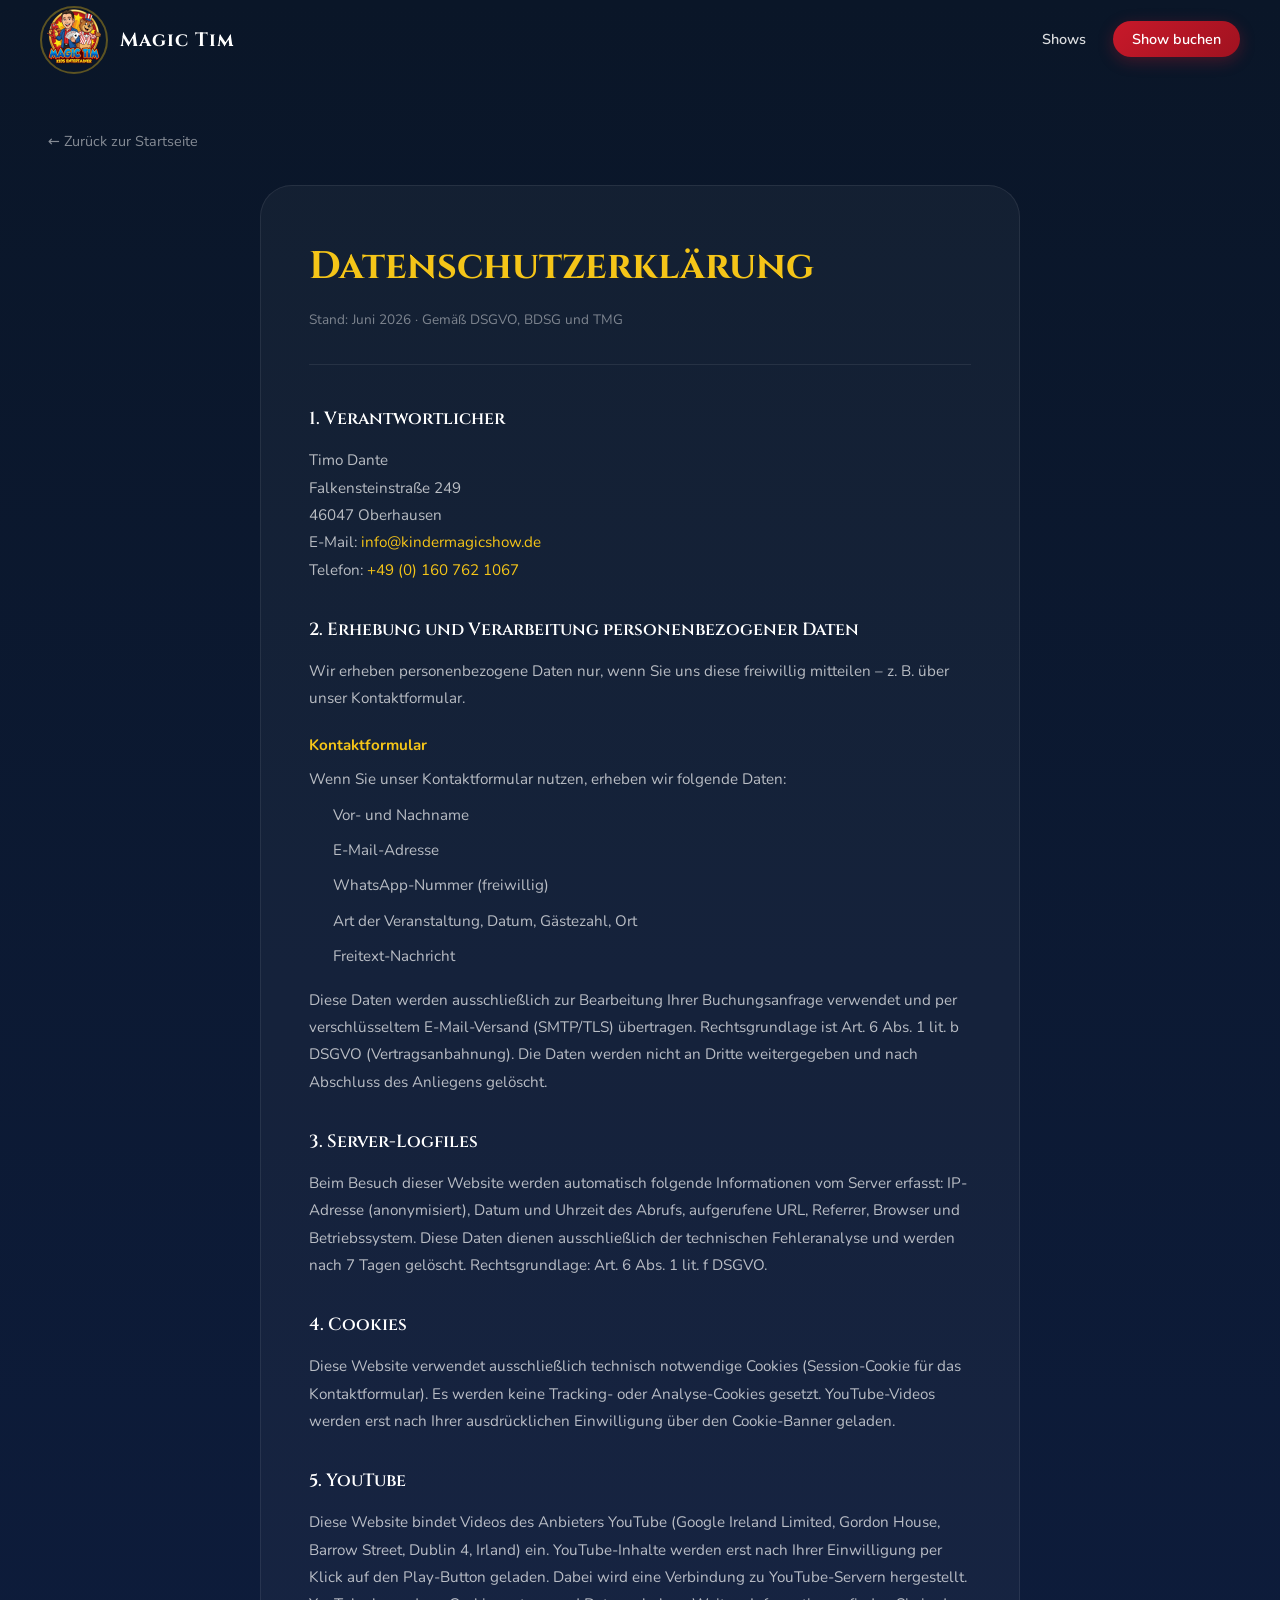
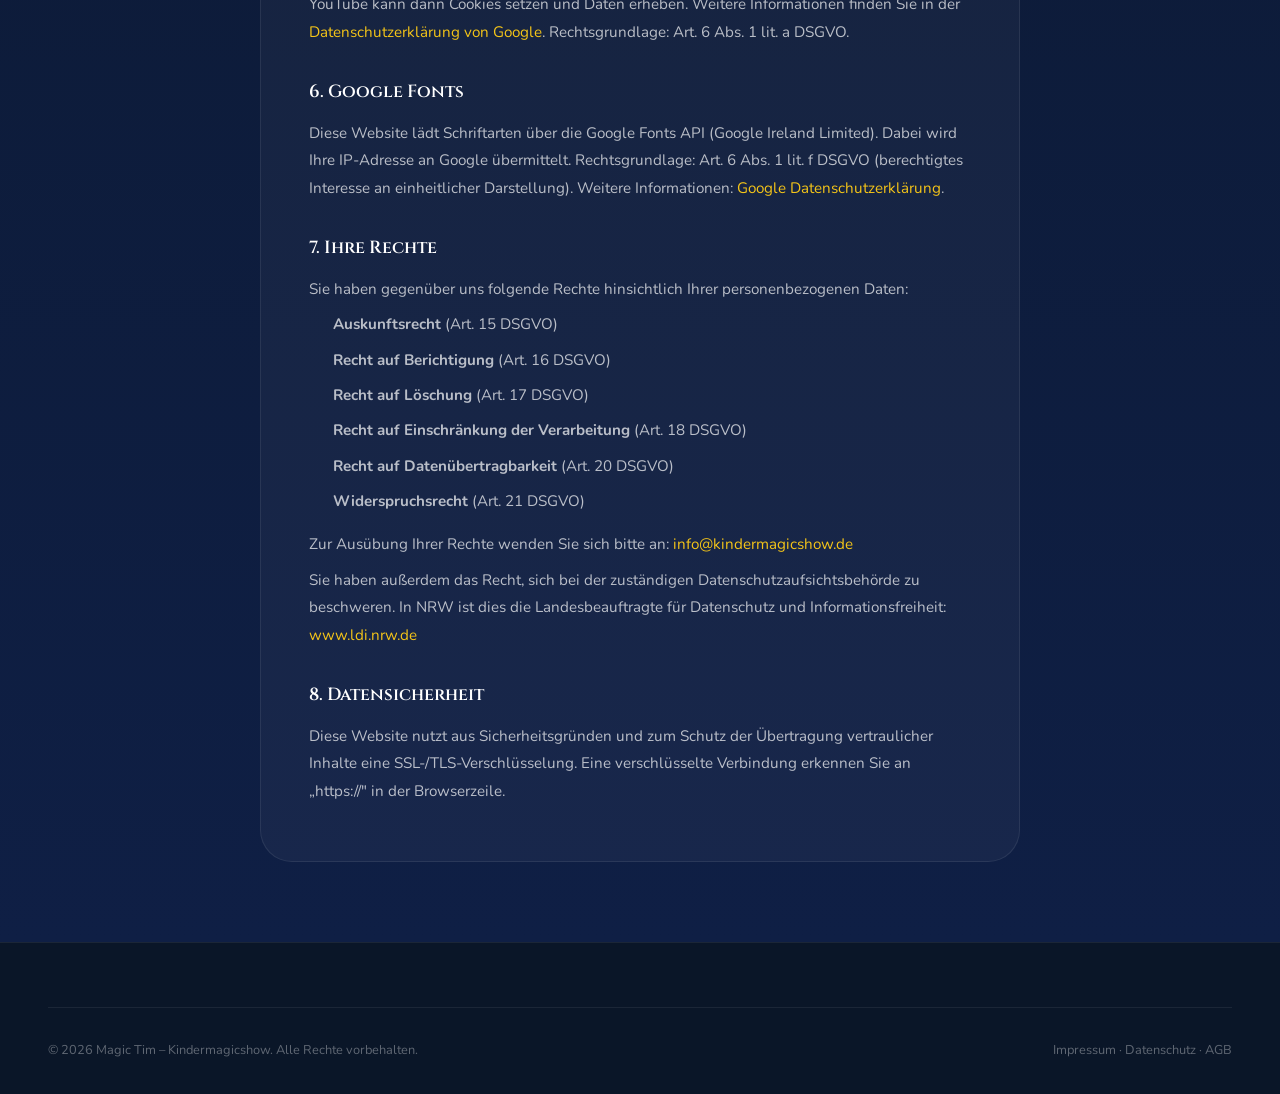
==== datenschutz.html @ 900f8108 "feat: Impressum und Datenschutzerklärung hinzugefügt" ====
<!DOCTYPE html>
<html lang="de">
<head>
  <meta charset="UTF-8">
  <meta name="viewport" content="width=device-width, initial-scale=1.0">
  <title>Datenschutzerklärung – Magic Tim Kindermagicshow</title>
  <meta name="robots" content="noindex, follow">
  <link rel="icon" type="image/png" sizes="32x32" href="assets/images/logo-small.png">
  <link rel="preconnect" href="https://fonts.googleapis.com">
  <link rel="preconnect" href="https://fonts.gstatic.com" crossorigin>
  <link href="https://fonts.googleapis.com/css2?family=Cinzel:wght@400;600;700&family=Nunito:wght@300;400;600;700&display=swap" rel="stylesheet">
  <link rel="stylesheet" href="css/styles.css">
  <style>
    .legal-page {
      min-height: 100vh;
      padding: 8rem 0 5rem;
      background: linear-gradient(180deg, var(--blue-deep) 0%, var(--blue-dark) 100%);
    }
    .legal-card {
      background: rgba(255,255,255,0.04);
      border: 1px solid rgba(255,255,255,0.08);
      border-radius: var(--radius-xl);
      padding: 3rem;
      max-width: 760px;
      margin: 0 auto;
    }
    .legal-card h1 {
      font-family: var(--font-display);
      font-size: clamp(1.8rem, 4vw, 2.4rem);
      color: var(--gold);
      margin-bottom: 0.5rem;
    }
    .legal-card .subtitle {
      color: rgba(255,255,255,0.45);
      font-size: 0.85rem;
      margin-bottom: 2.5rem;
      padding-bottom: 2rem;
      border-bottom: 1px solid rgba(255,255,255,0.08);
    }
    .legal-card h2 {
      font-family: var(--font-display);
      font-size: 1.1rem;
      color: var(--white);
      margin: 2rem 0 0.75rem;
      font-weight: 600;
    }
    .legal-card h3 {
      font-size: 0.95rem;
      color: var(--gold);
      margin: 1.25rem 0 0.5rem;
      font-weight: 700;
    }
    .legal-card p, .legal-card li {
      color: rgba(255,255,255,0.7);
      line-height: 1.8;
      font-size: 0.95rem;
      margin-bottom: 0.5rem;
    }
    .legal-card ul {
      padding-left: 1.5rem;
      margin-bottom: 1rem;
    }
    .legal-card a {
      color: var(--gold);
      text-decoration: none;
    }
    .legal-card a:hover { text-decoration: underline; }
    .back-link {
      display: inline-flex;
      align-items: center;
      gap: 0.5rem;
      color: rgba(255,255,255,0.5);
      text-decoration: none;
      font-size: 0.9rem;
      margin-bottom: 2rem;
      transition: color 0.2s;
    }
    .back-link:hover { color: var(--gold); }
  </style>
</head>
<body>

  <nav class="navbar" id="navbar" role="navigation" aria-label="Hauptnavigation">
    <div class="nav-container">
      <a href="index.html" class="nav-logo" aria-label="Magic Tim – Startseite">
        <img src="assets/images/logo.webp" alt="Magic Tim Logo" width="60" height="60" loading="eager">
        <span class="nav-logo-text">Magic Tim</span>
      </a>
      <ul class="nav-menu" style="transform: none; position: static; background: transparent; padding: 0; flex-direction: row; display: flex;">
        <li><a href="index.html#shows" class="nav-link">Shows</a></li>
        <li><a href="index.html#contact" class="nav-link nav-cta">Show buchen</a></li>
      </ul>
    </div>
  </nav>

  <main class="legal-page">
    <div class="container">
      <a href="index.html" class="back-link">← Zurück zur Startseite</a>

      <div class="legal-card">
        <h1>Datenschutzerklärung</h1>
        <p class="subtitle">Stand: Juni 2026 · Gemäß DSGVO, BDSG und TMG</p>

        <h2>1. Verantwortlicher</h2>
        <p>
          Timo Dante<br>
          Falkensteinstraße 249<br>
          46047 Oberhausen<br>
          E-Mail: <a href="mailto:info@kindermagicshow.de">info@kindermagicshow.de</a><br>
          Telefon: <a href="tel:+491607621067">+49 (0) 160 762 1067</a>
        </p>

        <h2>2. Erhebung und Verarbeitung personenbezogener Daten</h2>
        <p>Wir erheben personenbezogene Daten nur, wenn Sie uns diese freiwillig mitteilen – z. B. über unser Kontaktformular.</p>

        <h3>Kontaktformular</h3>
        <p>Wenn Sie unser Kontaktformular nutzen, erheben wir folgende Daten:</p>
        <ul>
          <li>Vor- und Nachname</li>
          <li>E-Mail-Adresse</li>
          <li>WhatsApp-Nummer (freiwillig)</li>
          <li>Art der Veranstaltung, Datum, Gästezahl, Ort</li>
          <li>Freitext-Nachricht</li>
        </ul>
        <p>
          Diese Daten werden ausschließlich zur Bearbeitung Ihrer Buchungsanfrage verwendet und per verschlüsseltem E-Mail-Versand (SMTP/TLS) übertragen. Rechtsgrundlage ist Art. 6 Abs. 1 lit. b DSGVO (Vertragsanbahnung). Die Daten werden nicht an Dritte weitergegeben und nach Abschluss des Anliegens gelöscht.
        </p>

        <h2>3. Server-Logfiles</h2>
        <p>
          Beim Besuch dieser Website werden automatisch folgende Informationen vom Server erfasst: IP-Adresse (anonymisiert), Datum und Uhrzeit des Abrufs, aufgerufene URL, Referrer, Browser und Betriebssystem. Diese Daten dienen ausschließlich der technischen Fehleranalyse und werden nach 7 Tagen gelöscht. Rechtsgrundlage: Art. 6 Abs. 1 lit. f DSGVO.
        </p>

        <h2>4. Cookies</h2>
        <p>
          Diese Website verwendet ausschließlich technisch notwendige Cookies (Session-Cookie für das Kontaktformular). Es werden keine Tracking- oder Analyse-Cookies gesetzt. YouTube-Videos werden erst nach Ihrer ausdrücklichen Einwilligung über den Cookie-Banner geladen.
        </p>

        <h2>5. YouTube</h2>
        <p>
          Diese Website bindet Videos des Anbieters YouTube (Google Ireland Limited, Gordon House, Barrow Street, Dublin 4, Irland) ein. YouTube-Inhalte werden erst nach Ihrer Einwilligung per Klick auf den Play-Button geladen. Dabei wird eine Verbindung zu YouTube-Servern hergestellt. YouTube kann dann Cookies setzen und Daten erheben. Weitere Informationen finden Sie in der <a href="https://policies.google.com/privacy" target="_blank" rel="noopener noreferrer">Datenschutzerklärung von Google</a>. Rechtsgrundlage: Art. 6 Abs. 1 lit. a DSGVO.
        </p>

        <h2>6. Google Fonts</h2>
        <p>
          Diese Website lädt Schriftarten über die Google Fonts API (Google Ireland Limited). Dabei wird Ihre IP-Adresse an Google übermittelt. Rechtsgrundlage: Art. 6 Abs. 1 lit. f DSGVO (berechtigtes Interesse an einheitlicher Darstellung). Weitere Informationen: <a href="https://policies.google.com/privacy" target="_blank" rel="noopener noreferrer">Google Datenschutzerklärung</a>.
        </p>

        <h2>7. Ihre Rechte</h2>
        <p>Sie haben gegenüber uns folgende Rechte hinsichtlich Ihrer personenbezogenen Daten:</p>
        <ul>
          <li><strong>Auskunftsrecht</strong> (Art. 15 DSGVO)</li>
          <li><strong>Recht auf Berichtigung</strong> (Art. 16 DSGVO)</li>
          <li><strong>Recht auf Löschung</strong> (Art. 17 DSGVO)</li>
          <li><strong>Recht auf Einschränkung der Verarbeitung</strong> (Art. 18 DSGVO)</li>
          <li><strong>Recht auf Datenübertragbarkeit</strong> (Art. 20 DSGVO)</li>
          <li><strong>Widerspruchsrecht</strong> (Art. 21 DSGVO)</li>
        </ul>
        <p>
          Zur Ausübung Ihrer Rechte wenden Sie sich bitte an: <a href="mailto:info@kindermagicshow.de">info@kindermagicshow.de</a>
        </p>
        <p>
          Sie haben außerdem das Recht, sich bei der zuständigen Datenschutzaufsichtsbehörde zu beschweren. In NRW ist dies die Landesbeauftragte für Datenschutz und Informationsfreiheit: <a href="https://www.ldi.nrw.de" target="_blank" rel="noopener noreferrer">www.ldi.nrw.de</a>
        </p>

        <h2>8. Datensicherheit</h2>
        <p>
          Diese Website nutzt aus Sicherheitsgründen und zum Schutz der Übertragung vertraulicher Inhalte eine SSL-/TLS-Verschlüsselung. Eine verschlüsselte Verbindung erkennen Sie an „https://" in der Browserzeile.
        </p>
      </div>
    </div>
  </main>

  <footer class="footer" role="contentinfo">
    <div class="container">
      <div class="footer-bottom">
        <p>© <span id="currentYear"></span> Magic Tim – Kindermagicshow. Alle Rechte vorbehalten.</p>
        <p><a href="impressum.html">Impressum</a> · <a href="datenschutz.html">Datenschutz</a> · <a href="agb.html">AGB</a></p>
      </div>
    </div>
  </footer>

  <script>document.getElementById('currentYear').textContent = new Date().getFullYear();</script>
</body>
</html>
---- css/styles.css ----
/* =====================================================
   MAGIC TIM – KINDERMAGICSHOW.DE
   CSS Stylesheet – Premium Entertainment Design
   Farbpalette: Königsblau #1a2d6e | Rot #c8192a | Gold #f5c518
   ===================================================== */

/* ─── CSS Custom Properties ─────────────────────────── */
:root {
  /* Kernfarben */
  --blue-deep:    #0a1628;
  --blue-dark:    #0f1f45;
  --blue-royal:   #1a2d6e;
  --blue-mid:     #2347a8;
  --blue-light:   #3a6fd8;
  --blue-glow:    rgba(35, 71, 168, 0.4);

  --red:          #c8192a;
  --red-dark:     #a01220;
  --red-light:    #e02035;
  --red-glow:     rgba(200, 25, 42, 0.3);

  --gold:         #f5c518;
  --gold-light:   #ffd700;
  --gold-dark:    #d4a200;
  --gold-glow:    rgba(245, 197, 24, 0.35);

  /* Neutrale Töne */
  --white:        #ffffff;
  --off-white:    #f0f4ff;
  --text-dark:    #0a0e1a;
  --text-mid:     #2a3350;
  --text-muted:   #6b7394;
  --border:       rgba(255,255,255,0.10);

  /* Schriften */
  --font-display: 'Cinzel', Georgia, serif;
  --font-body:    'Nunito', 'Segoe UI', system-ui, sans-serif;

  /* Abstände */
  --space-xs:   0.5rem;
  --space-sm:   1rem;
  --space-md:   1.5rem;
  --space-lg:   2.5rem;
  --space-xl:   4rem;
  --space-2xl:  6rem;
  --space-3xl:  8rem;

  /* Radien */
  --radius-sm:  0.5rem;
  --radius-md:  1rem;
  --radius-lg:  1.5rem;
  --radius-xl:  2rem;
  --radius-full: 50rem;

  /* Schatten */
  --shadow-sm:  0 2px 8px rgba(0,0,0,0.12);
  --shadow-md:  0 8px 32px rgba(0,0,0,0.18);
  --shadow-lg:  0 20px 60px rgba(0,0,0,0.25);
  --shadow-gold: 0 0 30px rgba(245,197,24,0.3), 0 0 60px rgba(245,197,24,0.15);
  --shadow-blue: 0 0 30px rgba(35,71,168,0.4), 0 0 60px rgba(35,71,168,0.2);

  /* Übergänge */
  --transition-fast:  0.15s ease;
  --transition-base:  0.3s cubic-bezier(0.4, 0, 0.2, 1);
  --transition-slow:  0.6s cubic-bezier(0.4, 0, 0.2, 1);

  /* Layout */
  --container-max: 1280px;
  --nav-height:    80px;
}

/* ─── Reset & Base ───────────────────────────────────── */
*, *::before, *::after {
  box-sizing: border-box;
  margin: 0;
  padding: 0;
}

html {
  scroll-behavior: smooth;
  scroll-padding-top: var(--nav-height);
  font-size: 16px;
  -webkit-text-size-adjust: 100%;
}

body {
  font-family: var(--font-body);
  font-size: 1rem;
  line-height: 1.7;
  color: var(--text-mid);
  background-color: var(--blue-deep);
  overflow-x: hidden;
  -webkit-font-smoothing: antialiased;
}

img {
  max-width: 100%;
  height: auto;
  display: block;
}

a {
  color: inherit;
  text-decoration: none;
  transition: color var(--transition-base);
}

ul, ol { list-style: none; }

button {
  font-family: var(--font-body);
  cursor: pointer;
  border: none;
  background: none;
}

input, textarea, select {
  font-family: var(--font-body);
  font-size: 1rem;
}

/* Fokus-Outline für Barrierefreiheit */
:focus-visible {
  outline: 2px solid var(--gold);
  outline-offset: 3px;
  border-radius: 4px;
}

/* ─── Utility: Container ─────────────────────────────── */
.container {
  width: 100%;
  max-width: var(--container-max);
  margin-inline: auto;
  padding-inline: clamp(1rem, 5vw, 3rem);
}

/* ─── Utility: Versteckt ─────────────────────────────── */
.hidden { display: none !important; }
.sr-only {
  position: absolute;
  width: 1px;
  height: 1px;
  overflow: hidden;
  clip: rect(0,0,0,0);
  white-space: nowrap;
}

/* ─── Utility: Honeypot ──────────────────────────────── */
.hp-field {
  position: absolute;
  left: -9999px;
  opacity: 0;
  pointer-events: none;
}

/* ─── Scroll-Reveal Klassen ──────────────────────────── */
.reveal-up,
.reveal-left,
.reveal-right {
  opacity: 0;
  transition: opacity 0.7s ease, transform 0.7s cubic-bezier(0.4,0,0.2,1);
}
.reveal-up    { transform: translateY(40px); }
.reveal-left  { transform: translateX(-40px); }
.reveal-right { transform: translateX(40px); }

.reveal-up.in-view,
.reveal-left.in-view,
.reveal-right.in-view {
  opacity: 1;
  transform: translate(0);
}

/* ─── Buttons ────────────────────────────────────────── */
.btn {
  display: inline-flex;
  align-items: center;
  gap: 0.5rem;
  padding: 0.85rem 2rem;
  border-radius: var(--radius-full);
  font-family: var(--font-body);
  font-weight: 700;
  font-size: 1rem;
  letter-spacing: 0.03em;
  cursor: pointer;
  border: 2px solid transparent;
  transition:
    background var(--transition-base),
    color var(--transition-base),
    transform var(--transition-fast),
    box-shadow var(--transition-base),
    border-color var(--transition-base);
  position: relative;
  overflow: hidden;
  white-space: nowrap;
}

.btn::before {
  content: '';
  position: absolute;
  inset: 0;
  background: rgba(255,255,255,0.12);
  opacity: 0;
  transition: opacity var(--transition-fast);
}

.btn:hover::before { opacity: 1; }
.btn:active { transform: scale(0.97); }

/* Primär: Rot */
.btn-primary {
  background: linear-gradient(135deg, var(--red), var(--red-dark));
  color: var(--white);
  border-color: var(--red);
  box-shadow: 0 4px 20px var(--red-glow);
}
.btn-primary:hover {
  background: linear-gradient(135deg, var(--red-light), var(--red));
  box-shadow: 0 6px 30px rgba(200,25,42,0.45);
  transform: translateY(-2px);
  color: var(--white);
}

/* Sekundär: transparent mit Kontur */
.btn-secondary {
  background: transparent;
  color: var(--white);
  border-color: rgba(255,255,255,0.5);
}
.btn-secondary:hover {
  background: rgba(255,255,255,0.1);
  border-color: var(--white);
  transform: translateY(-2px);
  color: var(--white);
}

/* Glow-Effekt (für Hero-CTA) */
.btn-glow {
  animation: btnGlow 3s ease-in-out infinite;
}
@keyframes btnGlow {
  0%, 100% { box-shadow: 0 4px 20px var(--red-glow); }
  50% { box-shadow: 0 6px 40px rgba(200,25,42,0.6), 0 0 60px rgba(245,197,24,0.2); }
}

/* Karten-Button */
.btn-card {
  background: transparent;
  color: var(--blue-light);
  border-color: var(--blue-light);
  padding: 0.65rem 1.5rem;
  font-size: 0.9rem;
}
.btn-card:hover {
  background: var(--blue-light);
  color: var(--white);
  transform: translateY(-2px);
}

/* Klein */
.btn-sm { padding: 0.5rem 1.2rem; font-size: 0.875rem; }

/* Submit mit Loading-State */
.btn-submit {
  width: 100%;
  justify-content: center;
  font-size: 1.05rem;
  padding: 1rem 2rem;
  margin-top: 0.5rem;
}

/* ─── Section Header ─────────────────────────────────── */
.section-tag {
  display: inline-block;
  font-size: 0.8rem;
  font-weight: 700;
  letter-spacing: 0.12em;
  text-transform: uppercase;
  color: var(--gold);
  margin-bottom: 0.75rem;
  padding: 0.3rem 1rem;
  background: rgba(245,197,24,0.08);
  border: 1px solid rgba(245,197,24,0.25);
  border-radius: var(--radius-full);
}

.section-title {
  font-family: var(--font-display);
  font-size: clamp(1.8rem, 4vw, 3rem);
  font-weight: 700;
  color: var(--white);
  line-height: 1.2;
  margin-bottom: 1rem;
}

.section-subtitle {
  font-size: 1.1rem;
  color: rgba(255,255,255,0.65);
  max-width: 600px;
  margin-inline: auto;
  line-height: 1.7;
}

.section-header {
  text-align: center;
  margin-bottom: var(--space-xl);
}

.highlight {
  color: var(--gold);
  position: relative;
}

/* ─── NAVIGATION ─────────────────────────────────────── */
.navbar {
  position: fixed;
  top: 0;
  left: 0;
  right: 0;
  z-index: 1000;
  height: var(--nav-height);
  transition: background var(--transition-slow), box-shadow var(--transition-base);
}

.navbar.scrolled {
  background: rgba(10, 22, 40, 0.95);
  backdrop-filter: blur(20px);
  -webkit-backdrop-filter: blur(20px);
  box-shadow: 0 2px 40px rgba(0,0,0,0.4);
}

.nav-container {
  display: flex;
  align-items: center;
  justify-content: space-between;
  height: 100%;
  max-width: var(--container-max);
  margin-inline: auto;
  padding-inline: clamp(1rem, 4vw, 2.5rem);
}

.nav-logo {
  display: flex;
  align-items: center;
  gap: 0.75rem;
  flex-shrink: 0;
}

.nav-logo img {
  width: 68px;
  height: 68px;
  object-fit: contain;
  border-radius: 50%;
  border: 2px solid rgba(245,197,24,0.35);
  transition: border-color var(--transition-base), transform var(--transition-base);
}

.nav-logo:hover img {
  border-color: var(--gold);
  transform: rotate(5deg) scale(1.05);
}

.nav-logo-text {
  font-family: var(--font-display);
  font-size: 1.2rem;
  font-weight: 700;
  color: var(--white);
  letter-spacing: 0.05em;
}

.nav-menu {
  display: flex;
  align-items: center;
  gap: 0.25rem;
}

.nav-link {
  padding: 0.5rem 0.9rem;
  font-weight: 600;
  font-size: 0.9rem;
  color: rgba(255,255,255,0.85);
  border-radius: var(--radius-sm);
  transition: color var(--transition-base), background var(--transition-base);
  position: relative;
  white-space: nowrap;
}

.nav-link::after {
  content: '';
  position: absolute;
  bottom: 2px;
  left: 50%;
  width: 0;
  height: 2px;
  background: var(--gold);
  transition: width var(--transition-base), left var(--transition-base);
  border-radius: 1px;
}

.nav-link:hover {
  color: var(--white);
  background: rgba(255,255,255,0.06);
}

.nav-link:hover::after {
  width: calc(100% - 1.8rem);
  left: 0.9rem;
}

.nav-link.nav-cta {
  background: linear-gradient(135deg, var(--red), var(--red-dark));
  color: var(--white) !important;
  padding: 0.5rem 1.2rem;
  border-radius: var(--radius-full);
  box-shadow: 0 4px 16px var(--red-glow);
  margin-left: 0.5rem;
}

.nav-link.nav-cta::after { display: none; }

.nav-link.nav-cta:hover {
  background: linear-gradient(135deg, var(--red-light), var(--red));
  box-shadow: 0 6px 24px rgba(200,25,42,0.5);
  transform: translateY(-1px);
}

/* Hamburger */
.nav-toggle {
  display: none;
  flex-direction: column;
  gap: 5px;
  padding: 8px;
  cursor: pointer;
  border-radius: var(--radius-sm);
}

.hamburger-line {
  display: block;
  width: 26px;
  height: 2px;
  background: var(--white);
  border-radius: 2px;
  transition: transform var(--transition-base), opacity var(--transition-base), width var(--transition-base);
  transform-origin: center;
}

.nav-toggle.active .hamburger-line:nth-child(1) { transform: translateY(7px) rotate(45deg); }
.nav-toggle.active .hamburger-line:nth-child(2) { opacity: 0; transform: scaleX(0); }
.nav-toggle.active .hamburger-line:nth-child(3) { transform: translateY(-7px) rotate(-45deg); }

/* ─── HERO ───────────────────────────────────────────── */
.hero {
  position: relative;
  min-height: 100dvh;
  display: flex;
  align-items: center;
  background: linear-gradient(
    150deg,
    var(--blue-deep) 0%,
    #0d1d45 35%,
    #111e4a 60%,
    var(--blue-dark) 100%
  );
  overflow: hidden;
  padding-top: var(--nav-height);
}

/* Partikel-Canvas */
.particle-canvas {
  position: absolute;
  inset: 0;
  width: 100%;
  height: 100%;
  pointer-events: none;
  z-index: 0;
}

/* Hintergrund-Glows */
.hero-glow {
  position: absolute;
  border-radius: 50%;
  filter: blur(80px);
  pointer-events: none;
  z-index: 0;
}

.hero-glow-1 {
  width: 600px;
  height: 600px;
  background: radial-gradient(circle, rgba(35,71,168,0.35) 0%, transparent 70%);
  top: -10%;
  left: -5%;
  animation: glowFloat 8s ease-in-out infinite;
}

.hero-glow-2 {
  width: 500px;
  height: 500px;
  background: radial-gradient(circle, rgba(200,25,42,0.2) 0%, transparent 70%);
  bottom: 10%;
  right: 5%;
  animation: glowFloat 10s ease-in-out infinite reverse;
}

.hero-glow-3 {
  width: 400px;
  height: 400px;
  background: radial-gradient(circle, rgba(245,197,24,0.12) 0%, transparent 70%);
  top: 50%;
  left: 40%;
  animation: glowFloat 12s ease-in-out infinite 2s;
}

@keyframes glowFloat {
  0%, 100% { transform: translateY(0) scale(1); }
  33% { transform: translateY(-20px) scale(1.05); }
  66% { transform: translateY(10px) scale(0.97); }
}

/* Hero-Inhalt */
.hero-content {
  position: relative;
  z-index: 1;
  display: grid;
  grid-template-columns: 1fr 1fr;
  align-items: center;
  gap: clamp(2rem, 5vw, 4rem);
  max-width: var(--container-max);
  margin-inline: auto;
  padding-inline: clamp(1rem, 5vw, 3rem);
  padding-block: var(--space-xl) var(--space-lg);
  width: 100%;
}

.hero-badge {
  display: inline-flex;
  align-items: center;
  gap: 0.5rem;
  font-size: 0.8rem;
  font-weight: 700;
  letter-spacing: 0.08em;
  text-transform: uppercase;
  color: var(--gold);
  padding: 0.4rem 1rem;
  background: rgba(245,197,24,0.08);
  border: 1px solid rgba(245,197,24,0.3);
  border-radius: var(--radius-full);
  margin-bottom: 1.5rem;
}

.sparkle-icon {
  animation: sparkleRotate 3s linear infinite;
  display: inline-block;
}

@keyframes sparkleRotate {
  0% { transform: rotate(0deg) scale(1); }
  50% { transform: rotate(180deg) scale(1.3); }
  100% { transform: rotate(360deg) scale(1); }
}

.hero-title {
  font-family: var(--font-display);
  font-size: clamp(2.5rem, 6vw, 5rem);
  font-weight: 900;
  color: var(--white);
  line-height: 1.1;
  margin-bottom: 1.5rem;
  letter-spacing: -0.02em;
}

.title-line {
  display: block;
}

.title-accent {
  color: var(--gold);
  text-shadow: 0 0 40px rgba(245,197,24,0.5);
  position: relative;
}

.hero-subtitle {
  font-size: clamp(1rem, 2vw, 1.2rem);
  color: rgba(255,255,255,0.75);
  margin-bottom: 2.5rem;
  line-height: 1.7;
}

.hero-ctas {
  display: flex;
  gap: 1rem;
  flex-wrap: wrap;
  margin-bottom: 3rem;
}

/* Hero Stats */
.hero-stats {
  display: flex;
  align-items: center;
  gap: 1.5rem;
  flex-wrap: wrap;
}

.stat-item {
  display: flex;
  flex-direction: column;
  gap: 0.15rem;
}

.stat-number {
  font-family: var(--font-display);
  font-size: 1.5rem;
  font-weight: 700;
  color: var(--gold);
  line-height: 1;
}

.stat-label {
  font-size: 0.78rem;
  font-weight: 600;
  color: rgba(255,255,255,0.55);
  letter-spacing: 0.05em;
  text-transform: uppercase;
}

.stat-divider {
  color: rgba(245,197,24,0.3);
  font-size: 0.8rem;
}

/* Hero-Bild */
.hero-image {
  position: relative;
  display: flex;
  justify-content: center;
  align-items: flex-end;
}

.hero-image-glow {
  position: absolute;
  width: 80%;
  height: 70%;
  bottom: -5%;
  left: 50%;
  transform: translateX(-50%);
  background: radial-gradient(ellipse, rgba(35,71,168,0.5) 0%, transparent 70%);
  filter: blur(30px);
  z-index: 0;
}

.hero-img {
  position: relative;
  z-index: 1;
  max-height: 85vh;
  width: auto;
  max-width: 100%;
  object-fit: contain;
  object-position: bottom;
  filter: drop-shadow(0 20px 60px rgba(35,71,168,0.5));
  transition: transform var(--transition-slow);
}

.hero-img:hover {
  transform: translateY(-8px) scale(1.01);
}

/* Schwebende Sterne */
.floating-star {
  position: absolute;
  font-size: 1.5rem;
  z-index: 2;
  pointer-events: none;
  filter: drop-shadow(0 0 8px var(--gold));
}

.star-1 {
  top: 15%;
  right: -5%;
  animation: floatStar 4s ease-in-out infinite;
}

.star-2 {
  top: 40%;
  left: -8%;
  font-size: 1.2rem;
  animation: floatStar 5s ease-in-out infinite 1s;
}

.star-3 {
  bottom: 10%;
  right: -12%;
  font-size: 1rem;
  animation: floatStar 6s ease-in-out infinite 2s;
}

@keyframes floatStar {
  0%, 100% { transform: translateY(0) rotate(0deg); }
  50% { transform: translateY(-15px) rotate(15deg); }
}

/* Scroll-Indicator */
.scroll-indicator {
  position: absolute;
  bottom: 2rem;
  left: 50%;
  transform: translateX(-50%);
  z-index: 1;
  display: flex;
  flex-direction: column;
  align-items: center;
  gap: 0.5rem;
  cursor: pointer;
}

.scroll-dot {
  width: 30px;
  height: 50px;
  border: 2px solid rgba(255,255,255,0.3);
  border-radius: 15px;
  position: relative;
}

.scroll-dot::after {
  content: '';
  position: absolute;
  top: 6px;
  left: 50%;
  transform: translateX(-50%);
  width: 6px;
  height: 6px;
  background: var(--gold);
  border-radius: 50%;
  animation: scrollBounce 2s ease-in-out infinite;
}

@keyframes scrollBounce {
  0%, 100% { transform: translateX(-50%) translateY(0); opacity: 1; }
  80% { transform: translateX(-50%) translateY(18px); opacity: 0.3; }
}

/* ─── SECTION DIVIDER ────────────────────────────────── */
.section-divider {
  display: flex;
  align-items: center;
  justify-content: center;
  gap: 1rem;
  padding: 2rem 0 3rem;
}

.divider-star { color: var(--gold); font-size: 0.7rem; opacity: 0.6; }
.divider-wand { font-size: 1.3rem; }
.divider-line {
  flex: 1;
  max-width: 120px;
  height: 1px;
  background: linear-gradient(90deg, transparent, rgba(245,197,24,0.3), transparent);
}

/* ─── ÜBER UNS ───────────────────────────────────────── */
.about {
  padding-block: var(--space-3xl);
  background: linear-gradient(180deg, var(--blue-deep) 0%, #0d1d40 50%, var(--blue-dark) 100%);
  position: relative;
}

.about-grid {
  display: grid;
  grid-template-columns: 1fr 1.1fr;
  gap: clamp(3rem, 6vw, 5rem);
  align-items: center;
}

/* Bilder-Seite */
.about-images {
  position: relative;
}

.about-img-main {
  position: relative;
  border-radius: var(--radius-xl);
  overflow: hidden;
  box-shadow: var(--shadow-lg), var(--shadow-blue);
}

.about-img-main img {
  width: 100%;
  height: auto;
  transition: transform var(--transition-slow);
}

.about-img-main:hover img {
  transform: scale(1.03);
}

.about-img-badge {
  position: absolute;
  bottom: 1.5rem;
  right: 1.5rem;
  background: linear-gradient(135deg, var(--gold), var(--gold-dark));
  color: var(--text-dark);
  padding: 0.75rem 1.25rem;
  border-radius: var(--radius-lg);
  text-align: center;
  box-shadow: var(--shadow-gold);
}

.badge-text {
  display: block;
  font-family: var(--font-display);
  font-size: 1.3rem;
  font-weight: 900;
  line-height: 1;
}

.badge-sub {
  display: block;
  font-size: 0.72rem;
  font-weight: 700;
  text-transform: uppercase;
  letter-spacing: 0.08em;
  opacity: 0.7;
  margin-top: 0.2rem;
}

.about-img-accent {
  position: absolute;
  top: -20px;
  right: -20px;
  z-index: -1;
}

.magic-circle {
  width: 100px;
  height: 100px;
  border: 2px solid rgba(245,197,24,0.3);
  border-radius: 50%;
  display: flex;
  align-items: center;
  justify-content: center;
  animation: rotateSlow 20s linear infinite;
}

.magic-circle-text {
  font-family: var(--font-display);
  font-size: 0.7rem;
  color: rgba(245,197,24,0.5);
  letter-spacing: 0.15em;
}

@keyframes rotateSlow {
  from { transform: rotate(0deg); }
  to { transform: rotate(360deg); }
}

/* Text-Seite */
.about-lead {
  font-size: 1.15rem;
  color: rgba(255,255,255,0.9);
  font-weight: 600;
  line-height: 1.6;
  margin-bottom: 1rem;
}

.about-body {
  color: rgba(255,255,255,0.65);
  margin-bottom: 1rem;
  line-height: 1.8;
}

.about-highlights {
  display: grid;
  grid-template-columns: 1fr 1fr;
  gap: 1rem;
  margin: 1.5rem 0 2rem;
}

.highlight-item {
  display: flex;
  align-items: flex-start;
  gap: 0.75rem;
  background: rgba(255,255,255,0.04);
  border: 1px solid rgba(255,255,255,0.08);
  border-radius: var(--radius-md);
  padding: 1rem;
  transition: background var(--transition-base), border-color var(--transition-base);
}

.highlight-item:hover {
  background: rgba(245,197,24,0.05);
  border-color: rgba(245,197,24,0.2);
}

.highlight-icon {
  font-size: 1.5rem;
  flex-shrink: 0;
}

.highlight-item strong {
  display: block;
  color: var(--white);
  font-weight: 700;
  font-size: 0.9rem;
  margin-bottom: 0.2rem;
}

.highlight-item p {
  font-size: 0.8rem;
  color: rgba(255,255,255,0.55);
  margin: 0;
}

/* ─── SHOWS ──────────────────────────────────────────── */
.shows {
  padding-block: var(--space-3xl);
  background: var(--blue-dark);
  position: relative;
}

.shows-grid {
  display: grid;
  grid-template-columns: repeat(3, 1fr);
  gap: 1.5rem;
  margin-bottom: var(--space-xl);
}

/* Show-Karte */
.show-card {
  position: relative;
  background: rgba(255,255,255,0.03);
  border: 1px solid rgba(255,255,255,0.08);
  border-radius: var(--radius-xl);
  padding: 2rem;
  transition:
    transform var(--transition-base),
    border-color var(--transition-base),
    background var(--transition-base),
    box-shadow var(--transition-base);
  overflow: hidden;
}

.show-card:hover {
  transform: translateY(-6px);
  border-color: rgba(35,71,168,0.5);
  background: rgba(35,71,168,0.08);
  box-shadow: var(--shadow-blue);
}

.show-card-featured {
  border-color: rgba(245,197,24,0.3);
  background: rgba(245,197,24,0.04);
}

.show-card-featured:hover {
  border-color: var(--gold);
  background: rgba(245,197,24,0.07);
  box-shadow: var(--shadow-gold);
}

.show-card-header {
  display: flex;
  align-items: flex-start;
  justify-content: space-between;
  margin-bottom: 1.25rem;
}

.show-icon {
  font-size: 2.5rem;
  line-height: 1;
  filter: drop-shadow(0 4px 12px rgba(245,197,24,0.3));
}

.show-badge {
  font-size: 0.72rem;
  font-weight: 700;
  letter-spacing: 0.08em;
  text-transform: uppercase;
  color: var(--blue-light);
  background: rgba(35,71,168,0.15);
  border: 1px solid rgba(35,71,168,0.3);
  border-radius: var(--radius-full);
  padding: 0.25rem 0.75rem;
}

.show-badge-gold {
  color: var(--gold-dark);
  background: rgba(245,197,24,0.1);
  border-color: rgba(245,197,24,0.3);
}

.show-title {
  font-family: var(--font-display);
  font-size: 1.3rem;
  font-weight: 700;
  color: var(--white);
  margin-bottom: 0.75rem;
}

.show-desc {
  font-size: 0.9rem;
  color: rgba(255,255,255,0.6);
  line-height: 1.7;
  margin-bottom: 1.25rem;
}

.show-features {
  margin-bottom: 1.75rem;
}

.show-features li {
  font-size: 0.85rem;
  color: rgba(255,255,255,0.7);
  padding: 0.35rem 0;
  border-bottom: 1px solid rgba(255,255,255,0.05);
}

.show-features li::first-line { color: var(--gold); }

.show-card-glow {
  position: absolute;
  bottom: -30px;
  right: -30px;
  width: 150px;
  height: 150px;
  background: radial-gradient(circle, rgba(35,71,168,0.15) 0%, transparent 70%);
  pointer-events: none;
  transition: opacity var(--transition-base);
  opacity: 0;
}

.show-card:hover .show-card-glow { opacity: 1; }
.show-card-featured .show-card-glow {
  background: radial-gradient(circle, rgba(245,197,24,0.1) 0%, transparent 70%);
}

/* Shows Feature Banner */
.shows-feature {
  display: grid;
  grid-template-columns: auto 1fr;
  gap: 3rem;
  align-items: center;
  background: rgba(255,255,255,0.03);
  border: 1px solid rgba(255,255,255,0.07);
  border-radius: var(--radius-xl);
  padding: 2.5rem;
  overflow: hidden;
}

.shows-feature-img {
  flex-shrink: 0;
  width: 280px;
}

.shows-feature-img img {
  border-radius: var(--radius-lg);
  box-shadow: var(--shadow-md);
}

.shows-feature-text h3 {
  font-family: var(--font-display);
  font-size: 1.6rem;
  color: var(--white);
  margin-bottom: 1rem;
}

.shows-feature-text p {
  color: rgba(255,255,255,0.65);
  margin-bottom: 1rem;
  line-height: 1.7;
}

/* ─── GALERIE ─────────────────────────────────────────── */
.gallery {
  padding-block: var(--space-3xl);
  background: linear-gradient(180deg, var(--blue-dark) 0%, var(--blue-deep) 100%);
  position: relative;
}

.gallery-grid {
  display: grid;
  grid-template-columns: 1fr 1fr 1fr;
  grid-template-rows: auto auto;
  gap: 1rem;
}

.gallery-item {
  position: relative;
  overflow: hidden;
  border-radius: var(--radius-lg);
  cursor: pointer;
  margin: 0;
}

.gallery-item-large {
  grid-column: 1;
  grid-row: 1 / 3;
}

.gallery-item img {
  width: 100%;
  height: 100%;
  object-fit: cover;
  transition: transform var(--transition-slow);
  display: block;
}

.gallery-item:hover img {
  transform: scale(1.06);
}

.gallery-caption {
  position: absolute;
  bottom: 0.75rem;
  left: 0.75rem;
  font-size: 0.78rem;
  font-weight: 700;
  color: var(--white);
  background: rgba(10,22,40,0.75);
  backdrop-filter: blur(8px);
  padding: 0.25rem 0.75rem;
  border-radius: var(--radius-full);
  letter-spacing: 0.05em;
  pointer-events: none;
}

.gallery-overlay {
  position: absolute;
  inset: 0;
  background: rgba(26,45,110,0.5);
  display: flex;
  align-items: center;
  justify-content: center;
  opacity: 0;
  transition: opacity var(--transition-base);
}

.gallery-item:hover .gallery-overlay {
  opacity: 1;
}

.gallery-zoom {
  font-size: 2rem;
  filter: drop-shadow(0 2px 8px rgba(0,0,0,0.5));
}

/* Lightbox */
.lightbox {
  position: fixed;
  inset: 0;
  z-index: 2000;
  display: flex;
  align-items: center;
  justify-content: center;
}

.lightbox[hidden] { display: none; }

.lightbox-backdrop {
  position: absolute;
  inset: 0;
  background: rgba(5, 10, 25, 0.92);
  backdrop-filter: blur(10px);
}

.lightbox-content {
  position: relative;
  z-index: 1;
  max-width: 90vw;
  max-height: 90vh;
  display: flex;
  flex-direction: column;
  align-items: center;
  gap: 1rem;
}

.lightbox-img {
  max-width: 90vw;
  max-height: 80vh;
  object-fit: contain;
  border-radius: var(--radius-lg);
  box-shadow: var(--shadow-lg);
}

.lightbox-caption {
  color: rgba(255,255,255,0.7);
  font-size: 0.9rem;
  text-align: center;
}

.lightbox-close {
  position: fixed;
  top: 1.5rem;
  right: 1.5rem;
  z-index: 2;
  color: var(--white);
  font-size: 1.5rem;
  background: rgba(255,255,255,0.1);
  border: 1px solid rgba(255,255,255,0.2);
  border-radius: 50%;
  width: 44px;
  height: 44px;
  display: flex;
  align-items: center;
  justify-content: center;
  cursor: pointer;
  transition: background var(--transition-base);
}

.lightbox-close:hover { background: rgba(255,255,255,0.2); }

.lightbox-prev,
.lightbox-next {
  position: fixed;
  top: 50%;
  transform: translateY(-50%);
  z-index: 2;
  color: var(--white);
  font-size: 2.5rem;
  background: rgba(255,255,255,0.08);
  border: 1px solid rgba(255,255,255,0.15);
  border-radius: 50%;
  width: 56px;
  height: 56px;
  display: flex;
  align-items: center;
  justify-content: center;
  cursor: pointer;
  transition: background var(--transition-base);
}

.lightbox-prev { left: 1.5rem; }
.lightbox-next { right: 1.5rem; }
.lightbox-prev:hover,
.lightbox-next:hover { background: rgba(255,255,255,0.18); }

/* ─── VIDEO ──────────────────────────────────────────── */
.video-section {
  padding-block: var(--space-3xl);
  background: var(--blue-royal);
  position: relative;
  overflow: hidden;
}

.video-bg-glow {
  position: absolute;
  top: 50%;
  left: 50%;
  transform: translate(-50%, -50%);
  width: 700px;
  height: 400px;
  background: radial-gradient(ellipse, rgba(245,197,24,0.08) 0%, transparent 70%);
  pointer-events: none;
}

.video-wrapper {
  max-width: 800px;
  margin-inline: auto;
  border-radius: var(--radius-xl);
  overflow: hidden;
  box-shadow: var(--shadow-lg), 0 0 80px rgba(245,197,24,0.1);
  border: 1px solid rgba(245,197,24,0.15);
  aspect-ratio: 16 / 9;
  position: relative;
  background: var(--blue-dark);
}

.video-placeholder {
  width: 100%;
  height: 100%;
  position: relative;
  cursor: pointer;
}

.video-thumb {
  width: 100%;
  height: 100%;
  object-fit: cover;
}

.video-play-btn {
  position: absolute;
  top: 50%;
  left: 50%;
  transform: translate(-50%, -50%);
  width: 80px;
  height: 80px;
  background: rgba(200,25,42,0.9);
  border-radius: 50%;
  display: flex;
  align-items: center;
  justify-content: center;
  box-shadow: 0 0 0 12px rgba(200,25,42,0.2), var(--shadow-lg);
  transition: transform var(--transition-base), background var(--transition-base);
}

.video-placeholder:hover .video-play-btn {
  transform: translate(-50%, -50%) scale(1.1);
  background: var(--red);
}

.play-icon {
  color: var(--white);
  font-size: 1.8rem;
  margin-left: 5px;
}

.video-overlay-text {
  position: absolute;
  bottom: 1.5rem;
  left: 50%;
  transform: translateX(-50%);
  color: rgba(255,255,255,0.85);
  font-weight: 700;
  font-size: 0.9rem;
  letter-spacing: 0.05em;
  white-space: nowrap;
  background: rgba(10,22,40,0.6);
  backdrop-filter: blur(8px);
  padding: 0.4rem 1.2rem;
  border-radius: var(--radius-full);
}

.youtube-frame {
  width: 100%;
  height: 100%;
  position: absolute;
  inset: 0;
  border: none;
}

.video-cta {
  text-align: center;
  margin-top: 2rem;
}

.video-cta p {
  color: rgba(255,255,255,0.6);
  margin-bottom: 1rem;
  font-size: 0.9rem;
}

/* ─── TESTIMONIALS ───────────────────────────────────── */
.testimonials {
  padding-block: var(--space-3xl);
  background: linear-gradient(180deg, var(--blue-deep) 0%, var(--blue-dark) 100%);
  overflow: hidden;
}

.testimonials-slider {
  position: relative;
  overflow: hidden;
  margin-bottom: 2rem;
}

.testimonials-track {
  display: flex;
  gap: 1.5rem;
  transition: transform 0.5s cubic-bezier(0.4, 0, 0.2, 1);
}

.testimonial-card {
  background: rgba(255,255,255,0.04);
  border: 1px solid rgba(255,255,255,0.08);
  border-radius: var(--radius-xl);
  padding: 2rem;
  flex-shrink: 0;
  box-sizing: border-box;
  transition: border-color var(--transition-base), background var(--transition-base);
}

.testimonial-card:hover {
  border-color: rgba(245,197,24,0.3);
  background: rgba(245,197,24,0.04);
}

.testimonial-stars {
  color: var(--gold);
  font-size: 1.1rem;
  letter-spacing: 0.1em;
  margin-bottom: 1rem;
  filter: drop-shadow(0 0 8px rgba(245,197,24,0.4));
}

.testimonial-text {
  font-size: 0.95rem;
  color: rgba(255,255,255,0.75);
  line-height: 1.75;
  margin-bottom: 1.5rem;
  font-style: italic;
  border: none;
  padding: 0;
}

.testimonial-author {
  display: flex;
  align-items: center;
  gap: 1rem;
}

.testimonial-avatar {
  font-size: 2rem;
  width: 48px;
  height: 48px;
  display: flex;
  align-items: center;
  justify-content: center;
  background: rgba(255,255,255,0.06);
  border-radius: 50%;
  flex-shrink: 0;
}

.testimonial-name {
  display: block;
  font-weight: 700;
  font-style: normal;
  color: var(--white);
  font-size: 0.95rem;
}

.testimonial-role {
  display: block;
  font-size: 0.78rem;
  color: rgba(255,255,255,0.5);
  margin-top: 0.15rem;
}

/* Slider Controls */
.slider-controls {
  display: flex;
  align-items: center;
  justify-content: center;
  gap: 1.5rem;
}

.slider-btn {
  width: 44px;
  height: 44px;
  border-radius: 50%;
  background: rgba(255,255,255,0.06);
  border: 1px solid rgba(255,255,255,0.15);
  color: var(--white);
  font-size: 1.5rem;
  display: flex;
  align-items: center;
  justify-content: center;
  cursor: pointer;
  transition: background var(--transition-base), border-color var(--transition-base);
}

.slider-btn:hover {
  background: rgba(245,197,24,0.15);
  border-color: rgba(245,197,24,0.4);
}

.slider-dots {
  display: flex;
  gap: 0.5rem;
}

.slider-dot {
  width: 8px;
  height: 8px;
  border-radius: 50%;
  background: rgba(255,255,255,0.2);
  border: none;
  cursor: pointer;
  transition: background var(--transition-base), transform var(--transition-base);
  padding: 0;
}

.slider-dot.active {
  background: var(--gold);
  transform: scale(1.3);
}

/* ─── FAQ ────────────────────────────────────────────── */
.faq {
  padding-block: var(--space-3xl);
  background: var(--blue-dark);
}

.faq-grid {
  display: grid;
  grid-template-columns: 1fr auto;
  gap: 3rem;
  align-items: start;
}

.faq-item {
  border-bottom: 1px solid rgba(255,255,255,0.08);
  transition: border-color var(--transition-base);
}

.faq-item[open] {
  border-color: rgba(245,197,24,0.2);
}

.faq-question {
  display: flex;
  justify-content: space-between;
  align-items: center;
  padding: 1.25rem 0;
  cursor: pointer;
  list-style: none;
  gap: 1rem;
  color: var(--white);
  font-weight: 700;
  font-size: 1rem;
  transition: color var(--transition-base);
  user-select: none;
}

.faq-question::-webkit-details-marker { display: none; }
.faq-question::marker { display: none; }

.faq-question:hover { color: var(--gold); }

.faq-icon {
  font-size: 1.3rem;
  color: var(--gold);
  font-weight: 300;
  flex-shrink: 0;
  transition: transform var(--transition-base);
  width: 24px;
  text-align: center;
  display: inline-block;
}

.faq-item[open] .faq-icon {
  transform: rotate(45deg);
}

.faq-answer {
  padding-bottom: 1.25rem;
}

.faq-answer p {
  color: rgba(255,255,255,0.65);
  line-height: 1.8;
  font-size: 0.95rem;
}

.faq-answer p strong {
  color: var(--white);
}

/* FAQ CTA Box */
.faq-cta-box {
  background: linear-gradient(135deg, rgba(35,71,168,0.2), rgba(26,45,110,0.3));
  border: 1px solid rgba(35,71,168,0.3);
  border-radius: var(--radius-xl);
  padding: 2rem;
  text-align: center;
  width: 280px;
  flex-shrink: 0;
  position: sticky;
  top: calc(var(--nav-height) + 2rem);
}

.faq-cta-icon {
  font-size: 3rem;
  margin-bottom: 1rem;
  display: block;
}

.faq-cta-box h3 {
  font-family: var(--font-display);
  font-size: 1.3rem;
  color: var(--white);
  margin-bottom: 0.5rem;
}

.faq-cta-box p {
  color: rgba(255,255,255,0.6);
  font-size: 0.9rem;
  margin-bottom: 1.5rem;
  line-height: 1.6;
}

.faq-cta-contact {
  margin-top: 1.25rem;
  display: flex;
  flex-direction: column;
  gap: 0.5rem;
}

.faq-cta-contact a {
  font-size: 0.85rem;
  color: rgba(255,255,255,0.6);
  transition: color var(--transition-base);
}

.faq-cta-contact a:hover { color: var(--gold); }

/* ─── KONTAKT ─────────────────────────────────────────── */
.contact {
  padding-block: var(--space-3xl);
  background: linear-gradient(180deg, var(--blue-dark) 0%, var(--blue-deep) 100%);
  position: relative;
  overflow: hidden;
}

.contact-bg-glow {
  position: absolute;
  top: 0;
  right: -10%;
  width: 600px;
  height: 600px;
  background: radial-gradient(circle, rgba(200,25,42,0.08) 0%, transparent 70%);
  pointer-events: none;
}

.contact-grid {
  display: grid;
  grid-template-columns: 1fr auto;
  gap: 4rem;
  align-items: start;
}

/* Formular */
.contact-form-wrap {
  min-width: 0;
}

.contact-form {
  background: rgba(255,255,255,0.03);
  border: 1px solid rgba(255,255,255,0.08);
  border-radius: var(--radius-xl);
  padding: 2.5rem;
}

.form-row {
  display: grid;
  grid-template-columns: 1fr 1fr;
  gap: 1rem;
}

.form-group {
  display: flex;
  flex-direction: column;
  gap: 0.4rem;
  margin-bottom: 1rem;
}

.form-group label {
  font-weight: 700;
  font-size: 0.85rem;
  color: rgba(255,255,255,0.8);
  letter-spacing: 0.03em;
}

.required { color: var(--gold); }

.form-group input,
.form-group textarea,
.form-group select {
  background: rgba(255,255,255,0.05);
  border: 1px solid rgba(255,255,255,0.12);
  border-radius: var(--radius-md);
  color: var(--white);
  padding: 0.75rem 1rem;
  width: 100%;
  transition: border-color var(--transition-base), background var(--transition-base), box-shadow var(--transition-base);
  -webkit-appearance: none;
  appearance: none;
}

.form-group input:focus,
.form-group textarea:focus,
.form-group select:focus {
  outline: none;
  border-color: var(--blue-light);
  background: rgba(35,71,168,0.1);
  box-shadow: 0 0 0 3px rgba(35,71,168,0.2);
}

.form-group input.error,
.form-group textarea.error,
.form-group select.error {
  border-color: var(--red);
  box-shadow: 0 0 0 3px rgba(200,25,42,0.15);
}

.form-group input::placeholder,
.form-group textarea::placeholder {
  color: rgba(255,255,255,0.3);
}

.form-group select option {
  background: var(--blue-dark);
  color: var(--white);
}

.form-group textarea {
  resize: vertical;
  min-height: 120px;
}

/* Datums-Minimum dynamisch per JS */
input[type="date"]::-webkit-calendar-picker-indicator {
  filter: invert(1) opacity(0.5);
  cursor: pointer;
}

.field-error {
  font-size: 0.78rem;
  color: #ff7b8a;
  display: none;
}

.field-error.visible { display: block; }

/* Checkbox */
.form-checkbox { margin-bottom: 0.5rem; }

.checkbox-label {
  display: flex;
  align-items: flex-start;
  gap: 0.75rem;
  cursor: pointer;
  font-size: 0.85rem;
  color: rgba(255,255,255,0.65);
  line-height: 1.5;
}

.checkbox-label input[type="checkbox"] {
  position: absolute;
  opacity: 0;
  width: 0;
  height: 0;
}

.checkbox-custom {
  flex-shrink: 0;
  width: 20px;
  height: 20px;
  background: rgba(255,255,255,0.05);
  border: 2px solid rgba(255,255,255,0.2);
  border-radius: 4px;
  display: flex;
  align-items: center;
  justify-content: center;
  transition: background var(--transition-base), border-color var(--transition-base);
  margin-top: 2px;
}

.checkbox-label input:checked ~ .checkbox-custom {
  background: var(--blue-light);
  border-color: var(--blue-light);
}

.checkbox-label input:checked ~ .checkbox-custom::after {
  content: '✓';
  color: var(--white);
  font-size: 0.75rem;
  font-weight: 700;
}

.checkbox-text a {
  color: var(--blue-light);
  text-decoration: underline;
}

.form-disclaimer {
  font-size: 0.78rem;
  color: rgba(255,255,255,0.35);
  text-align: center;
  margin-top: 0.75rem;
}

/* Erfolg / Fehler */
.form-success,
.form-error {
  border-radius: var(--radius-xl);
  padding: 3rem 2rem;
  text-align: center;
  margin-top: 1rem;
}

.form-success {
  background: rgba(39,174,96,0.1);
  border: 1px solid rgba(39,174,96,0.3);
}

.form-success .success-icon {
  font-size: 3rem;
  margin-bottom: 1rem;
  display: block;
}

.form-success h3 {
  color: #4ade80;
  font-size: 1.5rem;
  margin-bottom: 0.5rem;
}

.form-success p { color: rgba(255,255,255,0.7); }

.form-error {
  background: rgba(200,25,42,0.08);
  border: 1px solid rgba(200,25,42,0.25);
  color: #ff7b8a;
}

/* Kontakt-Info */
.contact-info {
  width: 320px;
  flex-shrink: 0;
}

.contact-info-card {
  background: rgba(255,255,255,0.04);
  border: 1px solid rgba(255,255,255,0.08);
  border-radius: var(--radius-xl);
  padding: 1.75rem;
  margin-bottom: 1.5rem;
}

.contact-info-card h3 {
  font-family: var(--font-display);
  font-size: 1.15rem;
  color: var(--white);
  margin-bottom: 1.25rem;
}

.contact-list {
  display: flex;
  flex-direction: column;
  gap: 1rem;
}

.contact-list li {
  display: flex;
  align-items: flex-start;
  gap: 0.75rem;
}

.contact-list-icon {
  font-size: 1.1rem;
  flex-shrink: 0;
  width: 28px;
}

.contact-list strong {
  display: block;
  font-size: 0.78rem;
  color: rgba(255,255,255,0.5);
  text-transform: uppercase;
  letter-spacing: 0.08em;
  margin-bottom: 0.2rem;
}

.contact-list a,
.contact-list span {
  font-size: 0.9rem;
  color: rgba(255,255,255,0.8);
  transition: color var(--transition-base);
}

.contact-list a:hover { color: var(--gold); }

/* Social Links */
.contact-social {
  background: rgba(255,255,255,0.04);
  border: 1px solid rgba(255,255,255,0.08);
  border-radius: var(--radius-xl);
  padding: 1.75rem;
  margin-bottom: 1.5rem;
}

.contact-social h3 {
  font-family: var(--font-display);
  font-size: 1.15rem;
  color: var(--white);
  margin-bottom: 1rem;
}

.social-links {
  display: flex;
  flex-direction: column;
  gap: 0.5rem;
}

.social-link {
  display: flex;
  align-items: center;
  gap: 0.75rem;
  color: rgba(255,255,255,0.65);
  font-size: 0.9rem;
  font-weight: 600;
  padding: 0.5rem 0.75rem;
  border-radius: var(--radius-sm);
  transition: color var(--transition-base), background var(--transition-base);
}

.social-link:hover {
  color: var(--white);
  background: rgba(255,255,255,0.06);
}

/* Trust-Badges */
.trust-badges {
  display: grid;
  grid-template-columns: 1fr 1fr;
  gap: 0.75rem;
}

.trust-badge {
  display: flex;
  align-items: center;
  gap: 0.5rem;
  background: rgba(255,255,255,0.03);
  border: 1px solid rgba(255,255,255,0.07);
  border-radius: var(--radius-md);
  padding: 0.6rem 0.75rem;
  font-size: 0.78rem;
  font-weight: 700;
  color: rgba(255,255,255,0.65);
}

.trust-badge-icon { font-size: 1rem; }

/* ─── FOOTER ──────────────────────────────────────────── */
.footer {
  background: var(--blue-deep);
  border-top: 1px solid rgba(255,255,255,0.07);
  padding-block: 4rem 2rem;
  position: relative;
  overflow: hidden;
}

.footer-stars {
  position: absolute;
  inset: 0;
  background-image:
    radial-gradient(circle, rgba(245,197,24,0.6) 1px, transparent 1px),
    radial-gradient(circle, rgba(245,197,24,0.3) 1px, transparent 1px);
  background-size: 80px 80px, 130px 130px;
  background-position: 0 0, 40px 40px;
  opacity: 0.08;
  pointer-events: none;
}

.footer-grid {
  display: grid;
  grid-template-columns: 1.5fr 1fr 1fr 1fr;
  gap: 3rem;
  margin-bottom: 3rem;
}

.footer-brand .footer-logo {
  display: inline-block;
  margin-bottom: 1rem;
}

.footer-brand .footer-logo img {
  width: 92px;
  height: 92px;
  object-fit: contain;
  border-radius: 50%;
  border: 2px solid rgba(245,197,24,0.2);
  transition: border-color var(--transition-base);
}

.footer-brand .footer-logo:hover img {
  border-color: rgba(245,197,24,0.5);
}

.footer-tagline {
  font-family: var(--font-display);
  font-size: 1rem;
  color: var(--gold);
  margin-bottom: 0.75rem;
  letter-spacing: 0.08em;
}

.footer-desc {
  font-size: 0.85rem;
  color: rgba(255,255,255,0.45);
  line-height: 1.7;
  margin-bottom: 1.5rem;
}

.footer-social {
  display: flex;
  gap: 0.75rem;
}

.footer-social a {
  width: 38px;
  height: 38px;
  display: flex;
  align-items: center;
  justify-content: center;
  background: rgba(255,255,255,0.06);
  border: 1px solid rgba(255,255,255,0.1);
  border-radius: 50%;
  color: rgba(255,255,255,0.6);
  transition: background var(--transition-base), color var(--transition-base), border-color var(--transition-base);
}

.footer-social a:hover {
  background: rgba(245,197,24,0.15);
  color: var(--gold);
  border-color: rgba(245,197,24,0.3);
}

.footer-nav-title {
  font-family: var(--font-display);
  font-size: 0.8rem;
  font-weight: 700;
  letter-spacing: 0.12em;
  text-transform: uppercase;
  color: var(--gold);
  margin-bottom: 1.25rem;
}

.footer-nav ul {
  display: flex;
  flex-direction: column;
  gap: 0.6rem;
}

.footer-nav a {
  font-size: 0.875rem;
  color: rgba(255,255,255,0.5);
  transition: color var(--transition-base), padding-left var(--transition-base);
}

.footer-nav a:hover {
  color: var(--white);
  padding-left: 4px;
}

.footer-bottom {
  border-top: 1px solid rgba(255,255,255,0.07);
  padding-top: 2rem;
  display: flex;
  justify-content: space-between;
  align-items: center;
  gap: 1rem;
  flex-wrap: wrap;
}

.footer-bottom p {
  font-size: 0.8rem;
  color: rgba(255,255,255,0.35);
}

/* ─── BACK TO TOP ─────────────────────────────────────── */
.back-to-top {
  position: fixed;
  bottom: 2rem;
  right: 2rem;
  z-index: 500;
  width: 48px;
  height: 48px;
  background: linear-gradient(135deg, var(--blue-mid), var(--blue-royal));
  border: 1px solid rgba(255,255,255,0.15);
  border-radius: 50%;
  color: var(--white);
  font-size: 1.2rem;
  display: flex;
  align-items: center;
  justify-content: center;
  cursor: pointer;
  box-shadow: var(--shadow-md), var(--shadow-blue);
  transition: transform var(--transition-base), box-shadow var(--transition-base), opacity var(--transition-base);
  opacity: 0;
}

.back-to-top:not([hidden]) { opacity: 1; }
.back-to-top[hidden] { display: flex !important; opacity: 0; pointer-events: none; }

.back-to-top:hover {
  transform: translateY(-3px);
  box-shadow: var(--shadow-lg), var(--shadow-blue);
}

/* ─── COOKIE BANNER ──────────────────────────────────── */
.cookie-banner {
  position: fixed;
  bottom: 1.5rem;
  left: 1.5rem;
  right: 1.5rem;
  z-index: 1500;
  max-width: 600px;
  background: rgba(10, 22, 40, 0.97);
  border: 1px solid rgba(255,255,255,0.12);
  border-radius: var(--radius-xl);
  padding: 1.5rem;
  backdrop-filter: blur(20px);
  box-shadow: var(--shadow-lg);
  transform: translateY(0);
  transition: transform var(--transition-slow), opacity var(--transition-slow);
}

.cookie-banner.hidden {
  transform: translateY(120%);
  opacity: 0;
  pointer-events: none;
}

.cookie-content p {
  font-size: 0.85rem;
  color: rgba(255,255,255,0.7);
  margin-bottom: 0.5rem;
}

.cookie-content strong { color: var(--white); }

.cookie-buttons {
  display: flex;
  gap: 0.75rem;
  align-items: center;
  margin-top: 1rem;
  flex-wrap: wrap;
}

.cookie-link {
  font-size: 0.8rem;
  color: rgba(255,255,255,0.45);
  text-decoration: underline;
  transition: color var(--transition-base);
}

.cookie-link:hover { color: var(--white); }

/* ─── RESPONSIVE: Tablet (≤1024px) ──────────────────── */
@media (max-width: 1024px) {
  .hero-content {
    grid-template-columns: 1.2fr 1fr;
    gap: 2rem;
  }

  .about-grid {
    grid-template-columns: 1fr;
    gap: 2.5rem;
  }

  .about-images {
    max-width: 450px;
    margin-inline: auto;
  }

  .shows-grid {
    grid-template-columns: 1fr 1fr;
  }

  .shows-grid .show-card:last-child {
    grid-column: 1 / -1;
  }

  .shows-feature {
    grid-template-columns: 1fr;
    text-align: center;
  }

  .shows-feature-img {
    width: 250px;
    margin-inline: auto;
  }

  .gallery-grid {
    grid-template-columns: 1fr 1fr;
  }

  .gallery-item-large {
    grid-column: 1 / -1;
    grid-row: 1;
    max-height: 360px;
    overflow: hidden;
  }

  .faq-grid {
    grid-template-columns: 1fr;
  }

  .faq-cta-box {
    width: 100%;
    position: static;
  }

  .contact-grid {
    grid-template-columns: 1fr;
  }

  .contact-info {
    width: 100%;
    display: grid;
    grid-template-columns: 1fr 1fr;
    gap: 1rem;
  }

  .trust-badges {
    grid-template-columns: repeat(4, 1fr);
  }

  .footer-grid {
    grid-template-columns: 1fr 1fr;
    gap: 2rem;
  }

  .testimonial-card {
    min-width: calc(50% - 0.75rem);
  }
}

/* ─── RESPONSIVE: Mobile (≤900px) ───────────────────── */
@media (max-width: 900px) {
  :root {
    --nav-height: 70px;
  }

  /* Nav Mobile */
  .nav-toggle {
    display: flex;
  }

  .nav-menu {
    position: fixed;
    top: var(--nav-height);
    left: 0;
    right: 0;
    background: rgba(10, 22, 40, 0.98);
    backdrop-filter: blur(20px);
    flex-direction: column;
    gap: 0;
    padding: 1rem 0 2rem;
    transform: translateY(-110%);
    transition: transform var(--transition-slow);
    border-bottom: 1px solid rgba(255,255,255,0.08);
    z-index: 999;
  }

  .nav-menu.open {
    transform: translateY(0);
  }

  .nav-link {
    padding: 1rem 2rem;
    border-radius: 0;
    font-size: 1rem;
    width: 100%;
    white-space: nowrap;
  }

  .nav-link::after { display: none; }

  .nav-link.nav-cta {
    margin: 1rem 2rem 0;
    width: calc(100% - 4rem);
    text-align: center;
    justify-content: center;
    border-radius: var(--radius-full);
  }

  /* Hero Mobile */
  .hero-content {
    grid-template-columns: 1fr;
    text-align: center;
    padding-block: 2rem 1rem;
  }

  .hero-image {
    order: -1;
    max-height: 55vw;
    overflow: visible;
  }

  .hero-img {
    max-height: 55vw;
  }

  .hero-ctas {
    justify-content: center;
  }

  .hero-stats {
    justify-content: center;
  }

  .hero-badge {
    justify-content: center;
  }

  .hero-title {
    font-size: clamp(2rem, 9vw, 3rem);
  }

  /* Shows Mobile */
  .shows-grid {
    grid-template-columns: 1fr;
  }

  .shows-grid .show-card:last-child {
    grid-column: 1;
  }

  .shows-feature {
    padding: 1.5rem;
  }

  /* Gallery Mobile */
  .gallery-grid {
    grid-template-columns: 1fr 1fr;
  }

  .gallery-item-large {
    grid-column: 1 / -1;
    max-height: 250px;
  }

  /* Testimonials Mobile */
  .testimonial-card {
    min-width: 85vw;
  }

  /* Form Mobile */
  .form-row {
    grid-template-columns: 1fr;
  }

  .contact-form {
    padding: 1.5rem;
  }

  .contact-info {
    grid-template-columns: 1fr;
  }

  .trust-badges {
    grid-template-columns: 1fr 1fr;
  }

  /* Footer Mobile */
  .footer-grid {
    grid-template-columns: 1fr;
    gap: 2rem;
  }

  .footer-bottom {
    flex-direction: column;
    text-align: center;
  }

  /* Lightbox Mobile */
  .lightbox-prev { left: 0.5rem; }
  .lightbox-next { right: 0.5rem; }

  /* Cookie Mobile */
  .cookie-banner {
    left: 1rem;
    right: 1rem;
    bottom: 1rem;
  }
}

/* ─── RESPONSIVE: Klein (≤480px) ────────────────────── */
@media (max-width: 480px) {
  .hero-title { font-size: clamp(1.8rem, 8vw, 2.5rem); }
  .section-title { font-size: clamp(1.5rem, 6vw, 2rem); }

  .btn {
    padding: 0.75rem 1.5rem;
    font-size: 0.9rem;
  }

  .hero-ctas {
    flex-direction: column;
    align-items: stretch;
  }

  .hero-ctas .btn {
    justify-content: center;
  }

  .hero-stats {
    flex-direction: column;
    gap: 0.75rem;
  }

  .stat-divider { display: none; }

  .about-highlights {
    grid-template-columns: 1fr;
  }

  .gallery-grid {
    grid-template-columns: 1fr;
  }

  .gallery-item-large {
    grid-row: 1;
    max-height: 220px;
  }

  .video-play-btn {
    width: 60px;
    height: 60px;
  }

  .play-icon { font-size: 1.3rem; }

  .cookie-buttons {
    flex-direction: column;
    align-items: stretch;
  }
}

/* ─── Print-Styles ───────────────────────────────────── */
@media print {
  .navbar, .particle-canvas, .hero-glow, .back-to-top, .cookie-banner { display: none; }
  body { background: white; color: black; }
  .section-title, .highlight { color: black; }
  a { text-decoration: underline; }
}

/* ─── Animations: Reduced Motion ─────────────────────── */
@media (prefers-reduced-motion: reduce) {
  *, *::before, *::after {
    animation-duration: 0.01ms !important;
    animation-iteration-count: 1 !important;
    transition-duration: 0.01ms !important;
  }
  .reveal-up, .reveal-left, .reveal-right {
    opacity: 1;
    transform: none;
  }
  html { scroll-behavior: auto; }
}

/* ─── MAGIC CURSOR ──────────────────────────────────── */
@media (hover: hover) {
  * { cursor: none !important; }

  .cursor-dot {
    position: fixed;
    top: 0; left: 0;
    width: 8px; height: 8px;
    background: #f5c518;
    border-radius: 50%;
    pointer-events: none;
    z-index: 99999;
    box-shadow: 0 0 8px 2px rgba(245,197,24,0.8);
    will-change: transform;
  }

  .cursor-ring {
    position: fixed;
    top: 0; left: 0;
    width: 36px; height: 36px;
    border: 1.5px solid rgba(245,197,24,0.55);
    border-radius: 50%;
    pointer-events: none;
    z-index: 99998;
    will-change: transform;
    transition: width 0.2s, height 0.2s, border-color 0.2s;
  }

  .cursor-ring--hover {
    width: 48px; height: 48px;
    border-color: rgba(245,197,24,0.9);
    margin-top: -6px; margin-left: -6px;
  }

  .cursor-sparkle {
    position: fixed;
    top: 0; left: 0;
    pointer-events: none;
    z-index: 99997;
    color: #f5c518;
    font-style: normal;
    line-height: 1;
    filter: drop-shadow(0 0 4px rgba(245,197,24,0.9));
    will-change: transform, opacity;
  }
}
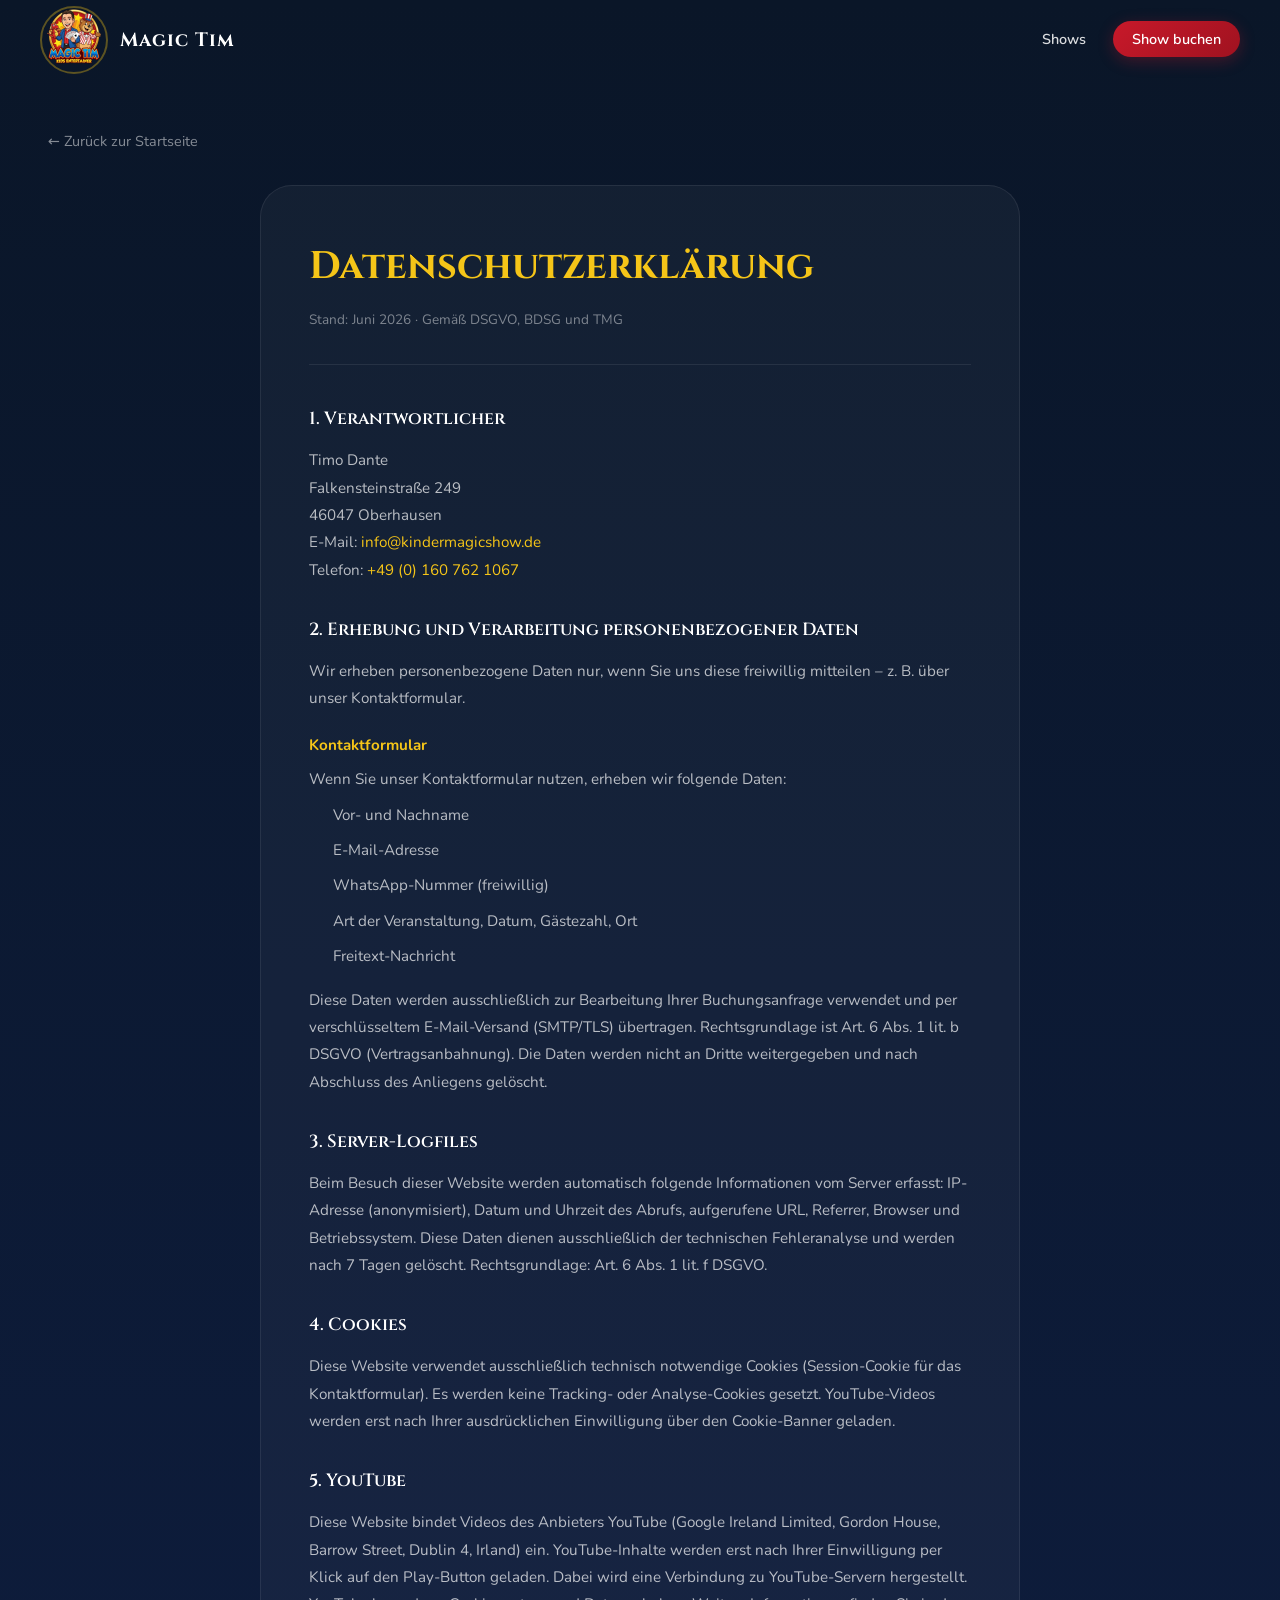
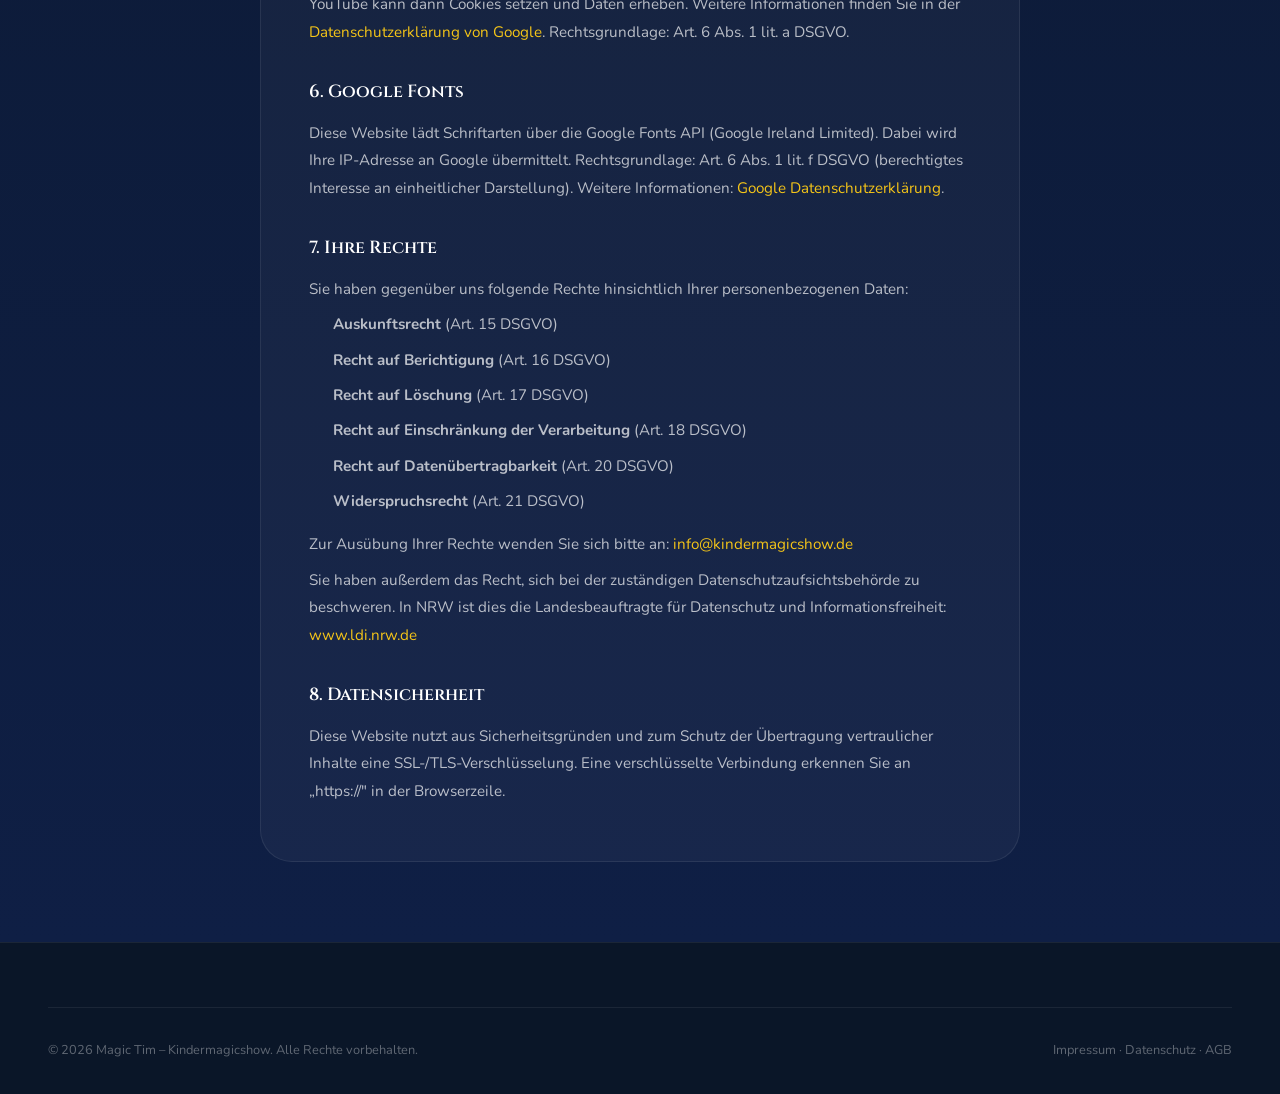
==== commit 8c01e2fc: "perf: Cache-Header, Hero-srcset Mobile, Logo auf logo-small umgestellt" ====
--- a/datenschutz.html
+++ b/datenschutz.html
@@ -8,7 +8,8 @@
   <link rel="icon" type="image/png" sizes="32x32" href="assets/images/logo-small.png">
   <link rel="preconnect" href="https://fonts.googleapis.com">
   <link rel="preconnect" href="https://fonts.gstatic.com" crossorigin>
-  <link href="https://fonts.googleapis.com/css2?family=Cinzel:wght@400;600;700&family=Nunito:wght@300;400;600;700&display=swap" rel="stylesheet">
+  <link rel="preload" href="https://fonts.googleapis.com/css2?family=Cinzel:wght@400;600;700&family=Nunito:wght@300;400;600;700&display=swap" as="style" onload="this.onload=null;this.rel='stylesheet'">
+  <noscript><link rel="stylesheet" href="https://fonts.googleapis.com/css2?family=Cinzel:wght@400;600;700&family=Nunito:wght@300;400;600;700&display=swap"></noscript>
   <link rel="stylesheet" href="css/styles.css">
   <style>
     .legal-page {
@@ -83,10 +84,15 @@
   <nav class="navbar" id="navbar" role="navigation" aria-label="Hauptnavigation">
     <div class="nav-container">
       <a href="index.html" class="nav-logo" aria-label="Magic Tim – Startseite">
-        <img src="assets/images/logo.webp" alt="Magic Tim Logo" width="60" height="60" loading="eager">
+        <img src="assets/images/logo-small.webp" alt="Magic Tim Logo" width="60" height="60" loading="eager">
         <span class="nav-logo-text">Magic Tim</span>
       </a>
-      <ul class="nav-menu" style="transform: none; position: static; background: transparent; padding: 0; flex-direction: row; display: flex;">
+      <button class="nav-toggle" id="navToggle" aria-label="Menü öffnen" aria-expanded="false" aria-controls="navMenu">
+        <span class="hamburger-line"></span>
+        <span class="hamburger-line"></span>
+        <span class="hamburger-line"></span>
+      </button>
+      <ul class="nav-menu" id="navMenu" role="list">
         <li><a href="index.html#shows" class="nav-link">Shows</a></li>
         <li><a href="index.html#contact" class="nav-link nav-cta">Show buchen</a></li>
       </ul>
@@ -181,5 +187,6 @@
   </footer>
 
   <script>document.getElementById('currentYear').textContent = new Date().getFullYear();</script>
+  <script src="js/main.js" defer></script>
 </body>
 </html>
--- a/css/styles.css
+++ b/css/styles.css
@@ -1068,170 +1068,6 @@
   line-height: 1.7;
 }
 
-/* ─── GALERIE ─────────────────────────────────────────── */
-.gallery {
-  padding-block: var(--space-3xl);
-  background: linear-gradient(180deg, var(--blue-dark) 0%, var(--blue-deep) 100%);
-  position: relative;
-}
-
-.gallery-grid {
-  display: grid;
-  grid-template-columns: 1fr 1fr 1fr;
-  grid-template-rows: auto auto;
-  gap: 1rem;
-}
-
-.gallery-item {
-  position: relative;
-  overflow: hidden;
-  border-radius: var(--radius-lg);
-  cursor: pointer;
-  margin: 0;
-}
-
-.gallery-item-large {
-  grid-column: 1;
-  grid-row: 1 / 3;
-}
-
-.gallery-item img {
-  width: 100%;
-  height: 100%;
-  object-fit: cover;
-  transition: transform var(--transition-slow);
-  display: block;
-}
-
-.gallery-item:hover img {
-  transform: scale(1.06);
-}
-
-.gallery-caption {
-  position: absolute;
-  bottom: 0.75rem;
-  left: 0.75rem;
-  font-size: 0.78rem;
-  font-weight: 700;
-  color: var(--white);
-  background: rgba(10,22,40,0.75);
-  backdrop-filter: blur(8px);
-  padding: 0.25rem 0.75rem;
-  border-radius: var(--radius-full);
-  letter-spacing: 0.05em;
-  pointer-events: none;
-}
-
-.gallery-overlay {
-  position: absolute;
-  inset: 0;
-  background: rgba(26,45,110,0.5);
-  display: flex;
-  align-items: center;
-  justify-content: center;
-  opacity: 0;
-  transition: opacity var(--transition-base);
-}
-
-.gallery-item:hover .gallery-overlay {
-  opacity: 1;
-}
-
-.gallery-zoom {
-  font-size: 2rem;
-  filter: drop-shadow(0 2px 8px rgba(0,0,0,0.5));
-}
-
-/* Lightbox */
-.lightbox {
-  position: fixed;
-  inset: 0;
-  z-index: 2000;
-  display: flex;
-  align-items: center;
-  justify-content: center;
-}
-
-.lightbox[hidden] { display: none; }
-
-.lightbox-backdrop {
-  position: absolute;
-  inset: 0;
-  background: rgba(5, 10, 25, 0.92);
-  backdrop-filter: blur(10px);
-}
-
-.lightbox-content {
-  position: relative;
-  z-index: 1;
-  max-width: 90vw;
-  max-height: 90vh;
-  display: flex;
-  flex-direction: column;
-  align-items: center;
-  gap: 1rem;
-}
-
-.lightbox-img {
-  max-width: 90vw;
-  max-height: 80vh;
-  object-fit: contain;
-  border-radius: var(--radius-lg);
-  box-shadow: var(--shadow-lg);
-}
-
-.lightbox-caption {
-  color: rgba(255,255,255,0.7);
-  font-size: 0.9rem;
-  text-align: center;
-}
-
-.lightbox-close {
-  position: fixed;
-  top: 1.5rem;
-  right: 1.5rem;
-  z-index: 2;
-  color: var(--white);
-  font-size: 1.5rem;
-  background: rgba(255,255,255,0.1);
-  border: 1px solid rgba(255,255,255,0.2);
-  border-radius: 50%;
-  width: 44px;
-  height: 44px;
-  display: flex;
-  align-items: center;
-  justify-content: center;
-  cursor: pointer;
-  transition: background var(--transition-base);
-}
-
-.lightbox-close:hover { background: rgba(255,255,255,0.2); }
-
-.lightbox-prev,
-.lightbox-next {
-  position: fixed;
-  top: 50%;
-  transform: translateY(-50%);
-  z-index: 2;
-  color: var(--white);
-  font-size: 2.5rem;
-  background: rgba(255,255,255,0.08);
-  border: 1px solid rgba(255,255,255,0.15);
-  border-radius: 50%;
-  width: 56px;
-  height: 56px;
-  display: flex;
-  align-items: center;
-  justify-content: center;
-  cursor: pointer;
-  transition: background var(--transition-base);
-}
-
-.lightbox-prev { left: 1.5rem; }
-.lightbox-next { right: 1.5rem; }
-.lightbox-prev:hover,
-.lightbox-next:hover { background: rgba(255,255,255,0.18); }
-
 /* ─── VIDEO ──────────────────────────────────────────── */
 .video-section {
   padding-block: var(--space-3xl);
@@ -2214,44 +2050,64 @@
   /* Nav Mobile */
   .nav-toggle {
     display: flex;
-  }
-
+    z-index: 1001;
+  }
+
+  .nav-logo img {
+    width: 52px;
+    height: 52px;
+  }
+
+  .nav-logo-text {
+    font-size: 1rem;
+  }
+
+  /* iOS-sicheres Verstecken ohne transform+backdrop-filter Bug */
   .nav-menu {
     position: fixed;
     top: var(--nav-height);
     left: 0;
     right: 0;
-    background: rgba(10, 22, 40, 0.98);
-    backdrop-filter: blur(20px);
+    bottom: 0;
+    background: rgba(8, 18, 36, 0.98);
     flex-direction: column;
     gap: 0;
-    padding: 1rem 0 2rem;
-    transform: translateY(-110%);
-    transition: transform var(--transition-slow);
-    border-bottom: 1px solid rgba(255,255,255,0.08);
-    z-index: 999;
+    padding: 1.5rem 0 3rem;
+    border-top: 1px solid rgba(245,197,24,0.15);
+    z-index: 1000;
+    /* Sicher versteckt via opacity+visibility statt transform */
+    opacity: 0;
+    visibility: hidden;
+    pointer-events: none;
+    transition: opacity 0.3s ease, visibility 0.3s ease;
+    overflow-y: auto;
   }
 
   .nav-menu.open {
-    transform: translateY(0);
+    opacity: 1;
+    visibility: visible;
+    pointer-events: auto;
   }
 
   .nav-link {
     padding: 1rem 2rem;
     border-radius: 0;
-    font-size: 1rem;
+    font-size: 1.05rem;
     width: 100%;
     white-space: nowrap;
+    border-bottom: 1px solid rgba(255,255,255,0.05);
   }
 
   .nav-link::after { display: none; }
 
   .nav-link.nav-cta {
-    margin: 1rem 2rem 0;
-    width: calc(100% - 4rem);
+    margin: 1.5rem 1.5rem 0;
+    width: calc(100% - 3rem);
     text-align: center;
-    justify-content: center;
+    display: block;
     border-radius: var(--radius-full);
+    border-bottom: none;
+    padding: 0.85rem 1.5rem;
   }
 
   /* Hero Mobile */
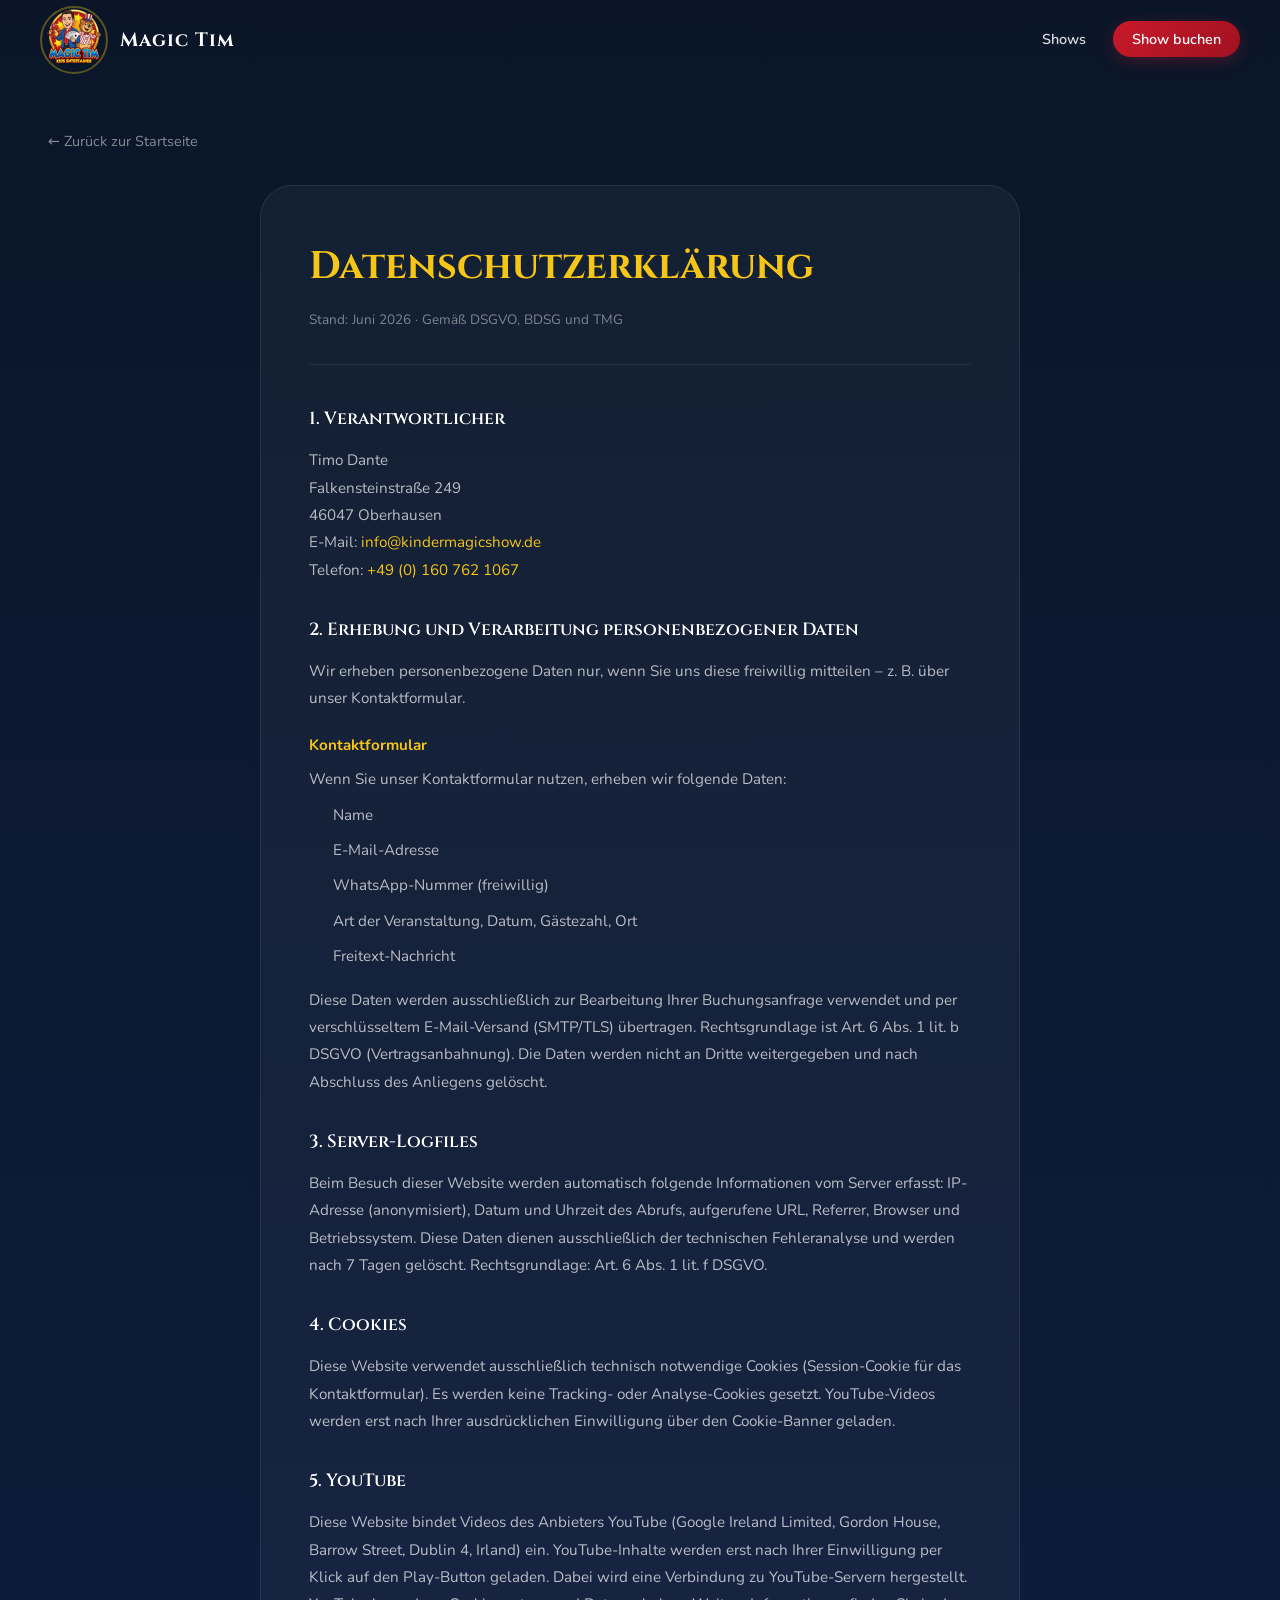
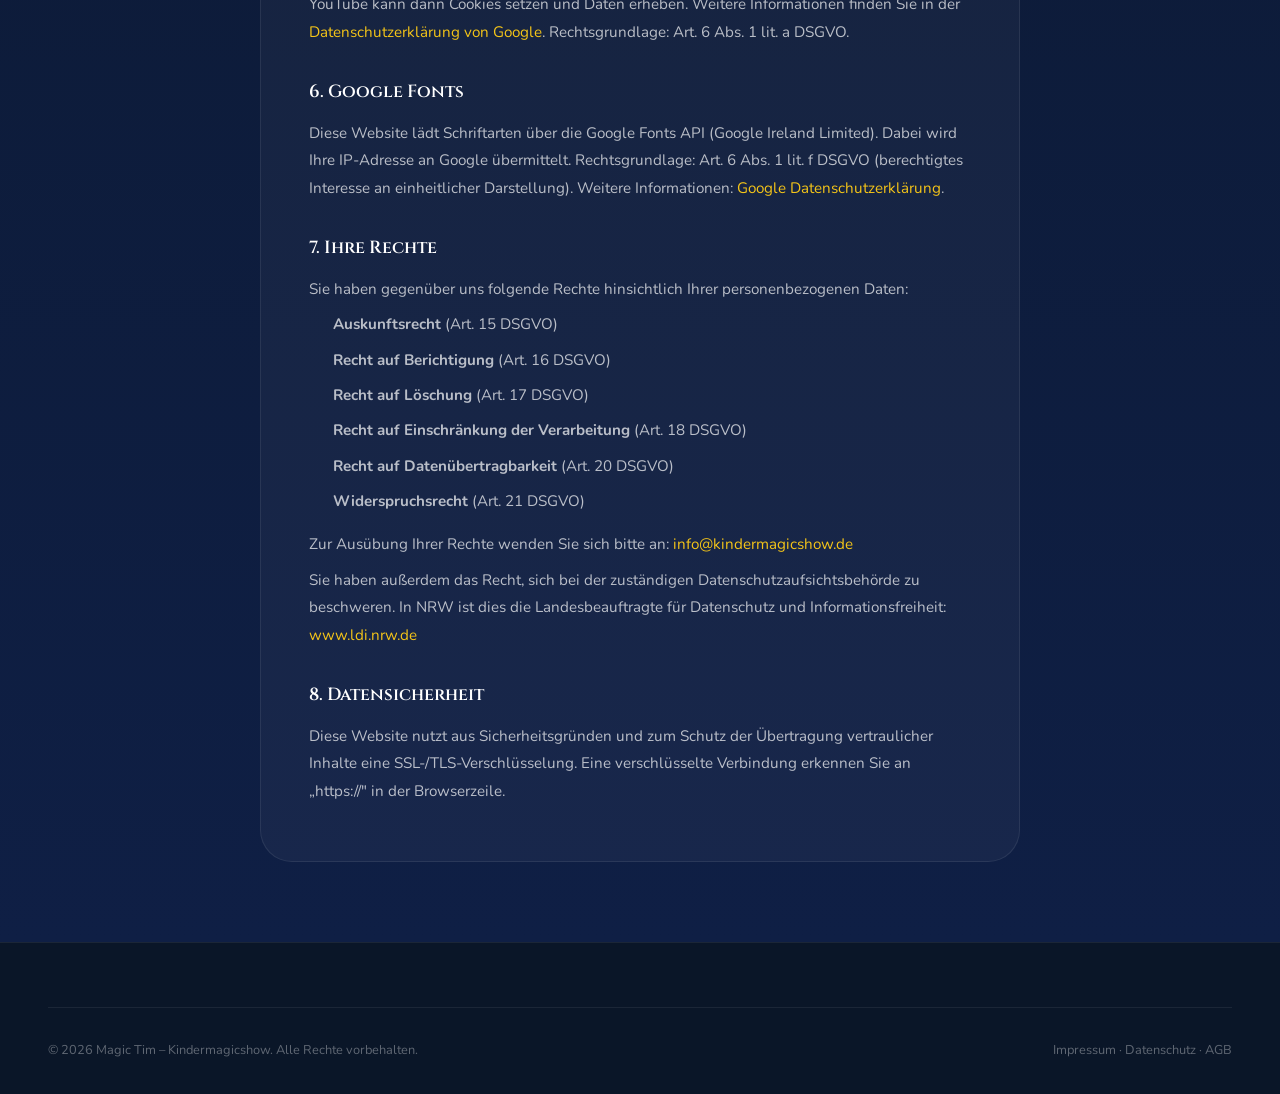
==== commit af4f43cb: "fix: Formular auf Einzelfeld Name, Social Links korrigiert (Instagram/YouTube), Facebook/TikTok entf" ====
--- a/datenschutz.html
+++ b/datenschutz.html
@@ -122,7 +122,7 @@
         <h3>Kontaktformular</h3>
         <p>Wenn Sie unser Kontaktformular nutzen, erheben wir folgende Daten:</p>
         <ul>
-          <li>Vor- und Nachname</li>
+          <li>Name</li>
           <li>E-Mail-Adresse</li>
           <li>WhatsApp-Nummer (freiwillig)</li>
           <li>Art der Veranstaltung, Datum, Gästezahl, Ort</li>
--- a/css/styles.css
+++ b/css/styles.css
@@ -754,6 +754,91 @@
   max-width: 120px;
   height: 1px;
   background: linear-gradient(90deg, transparent, rgba(245,197,24,0.3), transparent);
+}
+
+/* ─── REFERENZEN TICKER ──────────────────────────────── */
+.ref-ticker {
+  padding: 1.25rem 0 0;
+  background: transparent;
+}
+
+.ref-ticker-label {
+  text-align: center;
+  font-size: 0.7rem;
+  font-weight: 700;
+  letter-spacing: 0.18em;
+  text-transform: uppercase;
+  color: rgba(255,255,255,0.35);
+  margin-bottom: 1rem;
+  display: flex;
+  align-items: center;
+  justify-content: center;
+  gap: 0.6rem;
+}
+
+.ref-ticker-label .sparkle-icon {
+  color: rgba(245,197,24,0.45);
+  font-size: 0.55rem;
+}
+
+/* Weißer Balken */
+.ref-ticker-bar {
+  background: #ffffff;
+  padding: 1.25rem 0;
+  overflow: hidden;
+  box-shadow: 0 4px 24px rgba(0,0,0,0.18), 0 -4px 24px rgba(0,0,0,0.1);
+  /* Sanfte Ausblendung an den Rändern */
+  mask-image: linear-gradient(90deg, transparent 0%, black 8%, black 92%, transparent 100%);
+  -webkit-mask-image: linear-gradient(90deg, transparent 0%, black 8%, black 92%, transparent 100%);
+}
+
+.ref-ticker-track {
+  display: flex;
+  flex-wrap: nowrap;
+  align-items: center;
+  gap: 0;
+  width: max-content;
+  animation: ref-ticker-scroll 30s linear infinite;
+}
+
+.ref-ticker-track:hover {
+  animation-play-state: paused;
+}
+
+@keyframes ref-ticker-scroll {
+  from { transform: translateX(0); }
+  to   { transform: translateX(-50%); }
+}
+
+.ref-logo {
+  display: flex;
+  align-items: center;
+  justify-content: center;
+  flex-shrink: 0;
+  width: 180px;
+  padding: 0 2rem;
+  border-right: 1px solid rgba(0,0,0,0.08);
+}
+
+.ref-logo:last-child {
+  border-right: none;
+}
+
+.ref-logo img {
+  height: 50px;
+  width: 100%;
+  max-width: 140px;
+  object-fit: contain;
+  filter: grayscale(100%);
+  opacity: 0.65;
+  transition: opacity 0.3s ease, filter 0.3s ease;
+  display: block;
+  margin: 0 auto;
+}
+
+.ref-logo img:hover {
+  filter: grayscale(0%);
+  opacity: 1;
 }
 
 /* ─── ÜBER UNS ───────────────────────────────────────── */
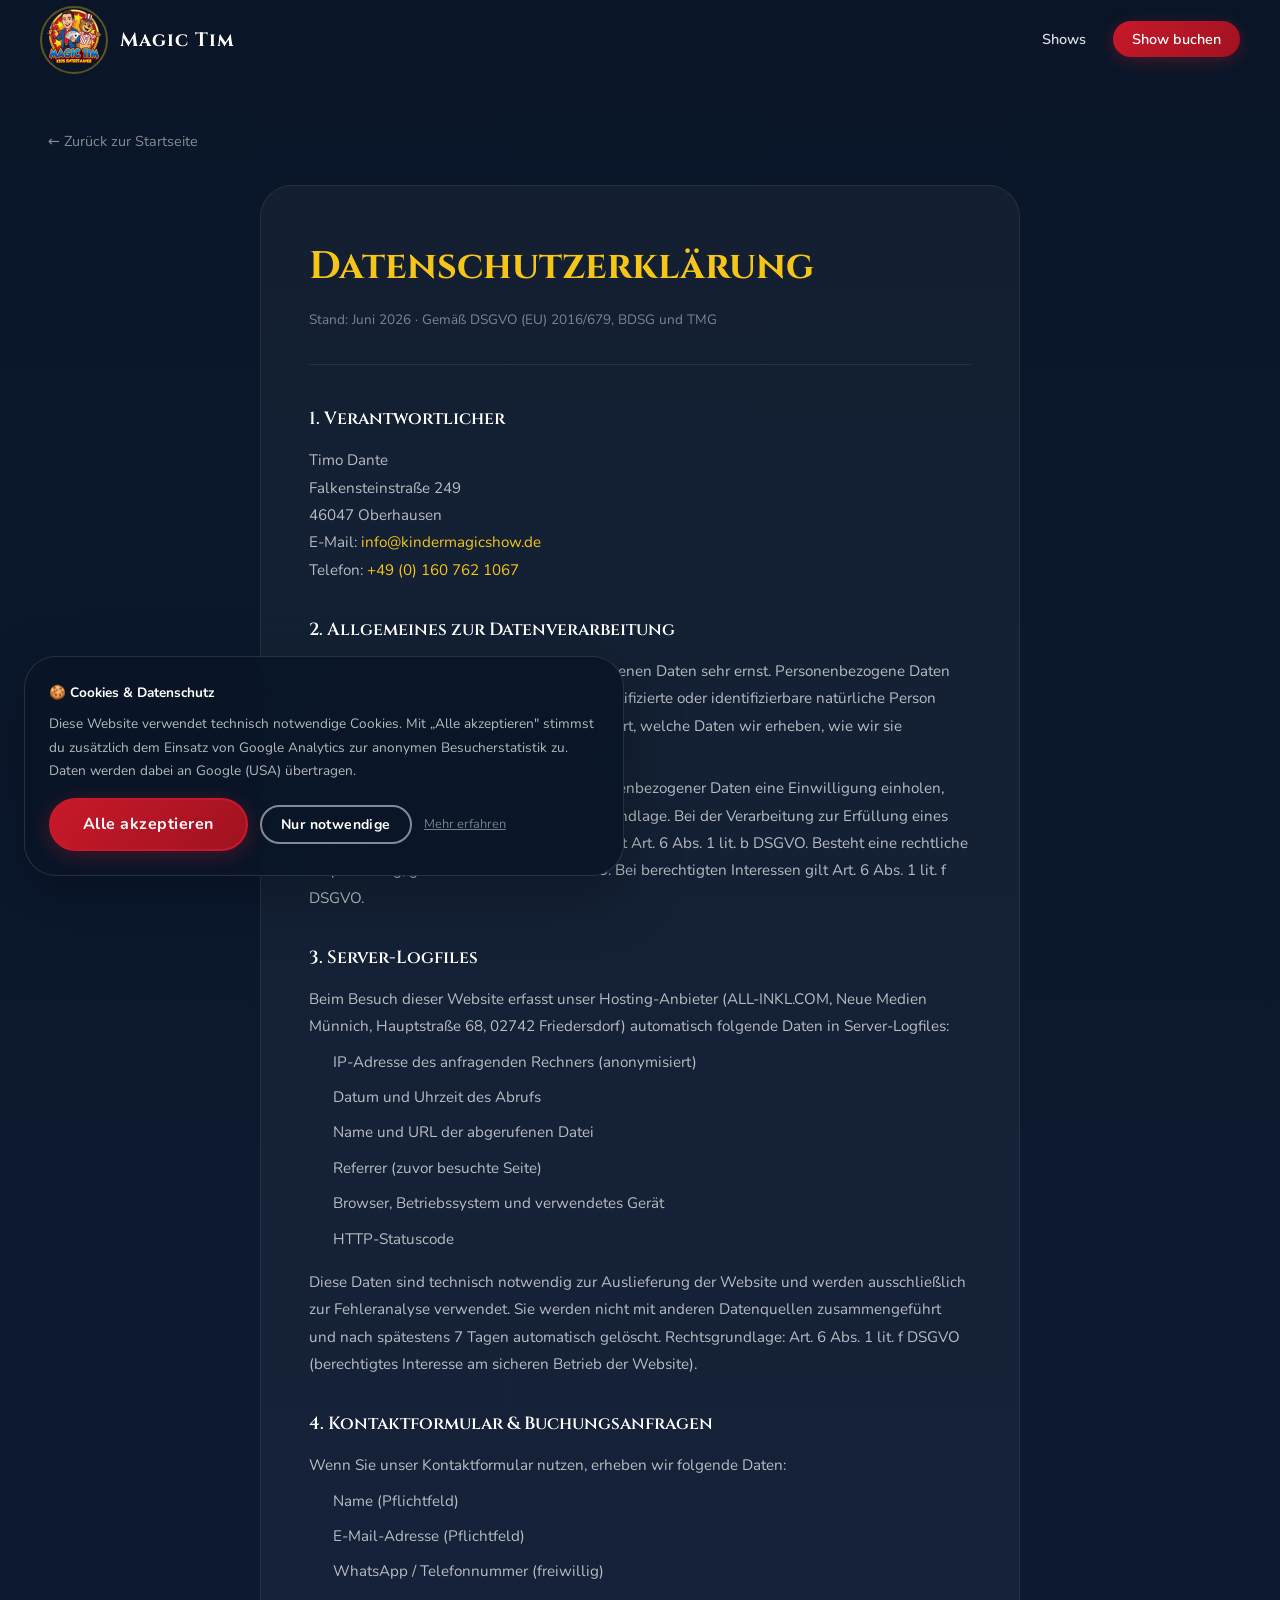
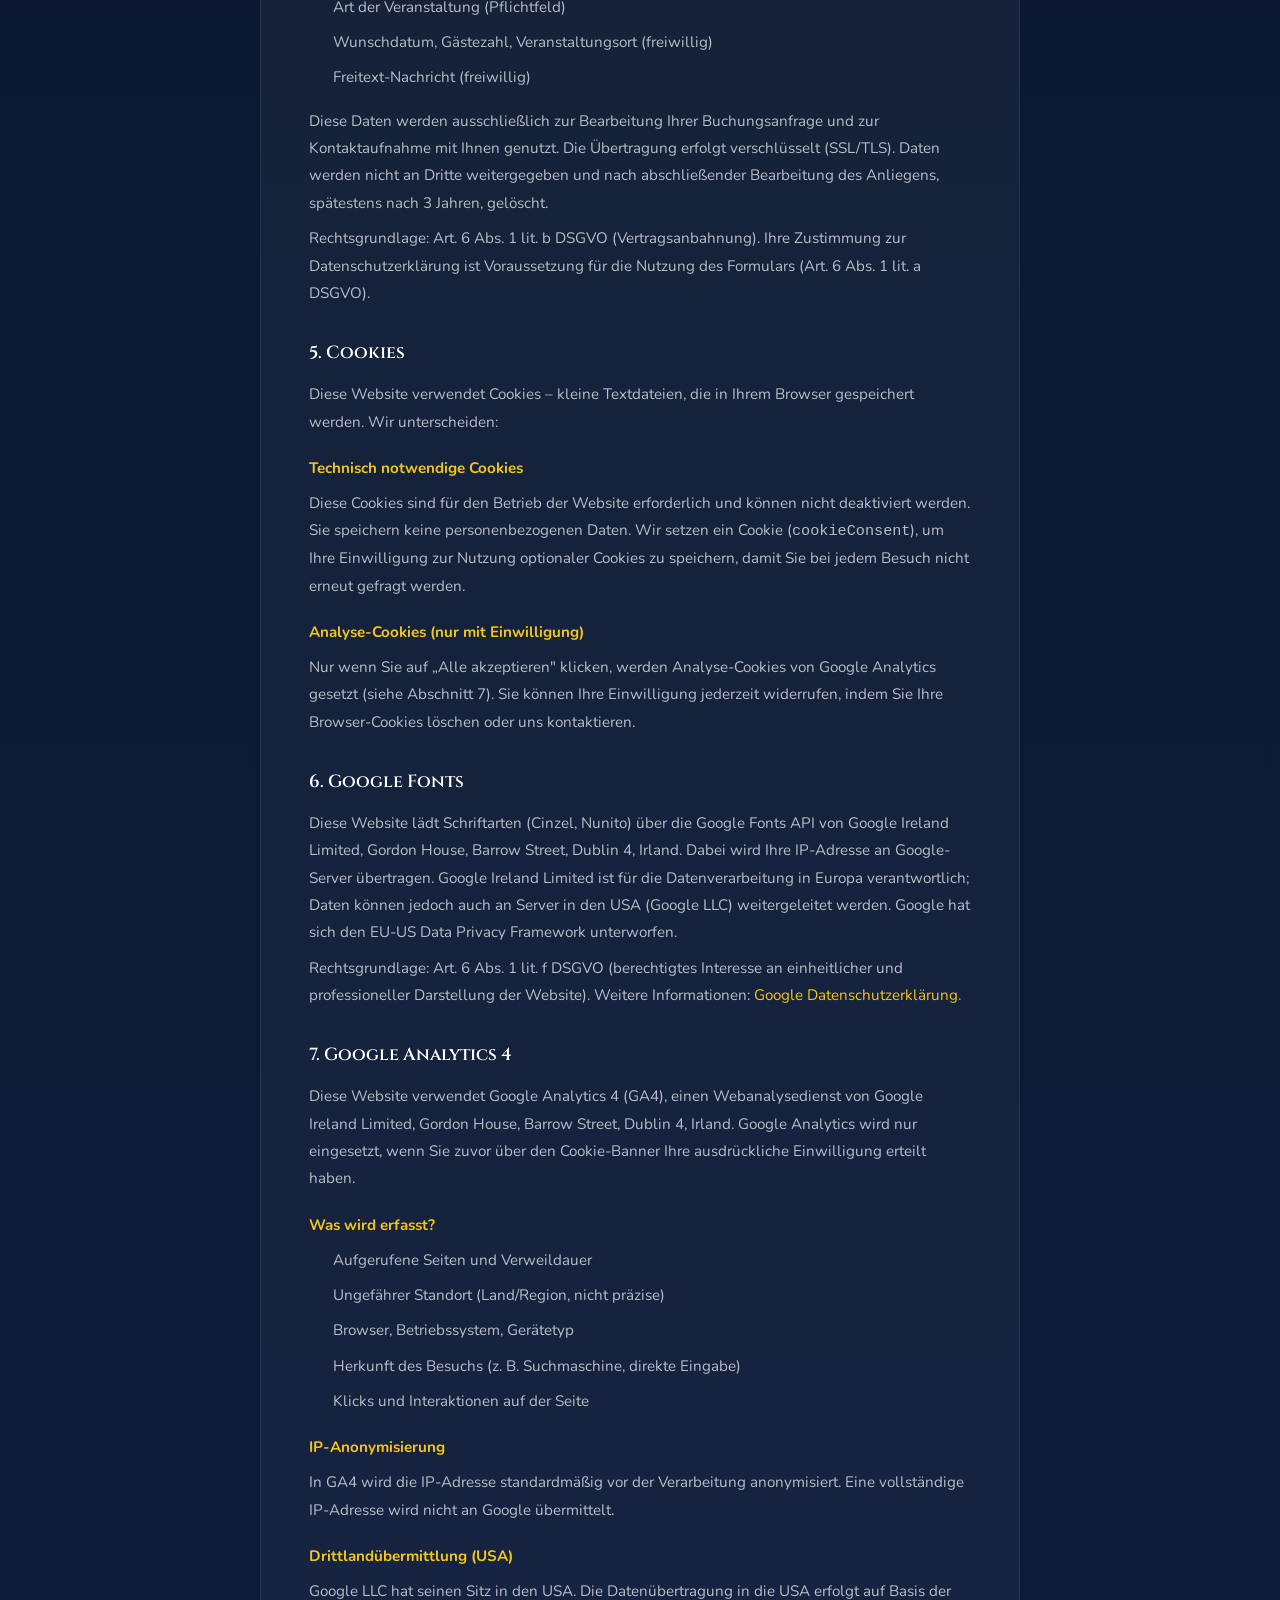
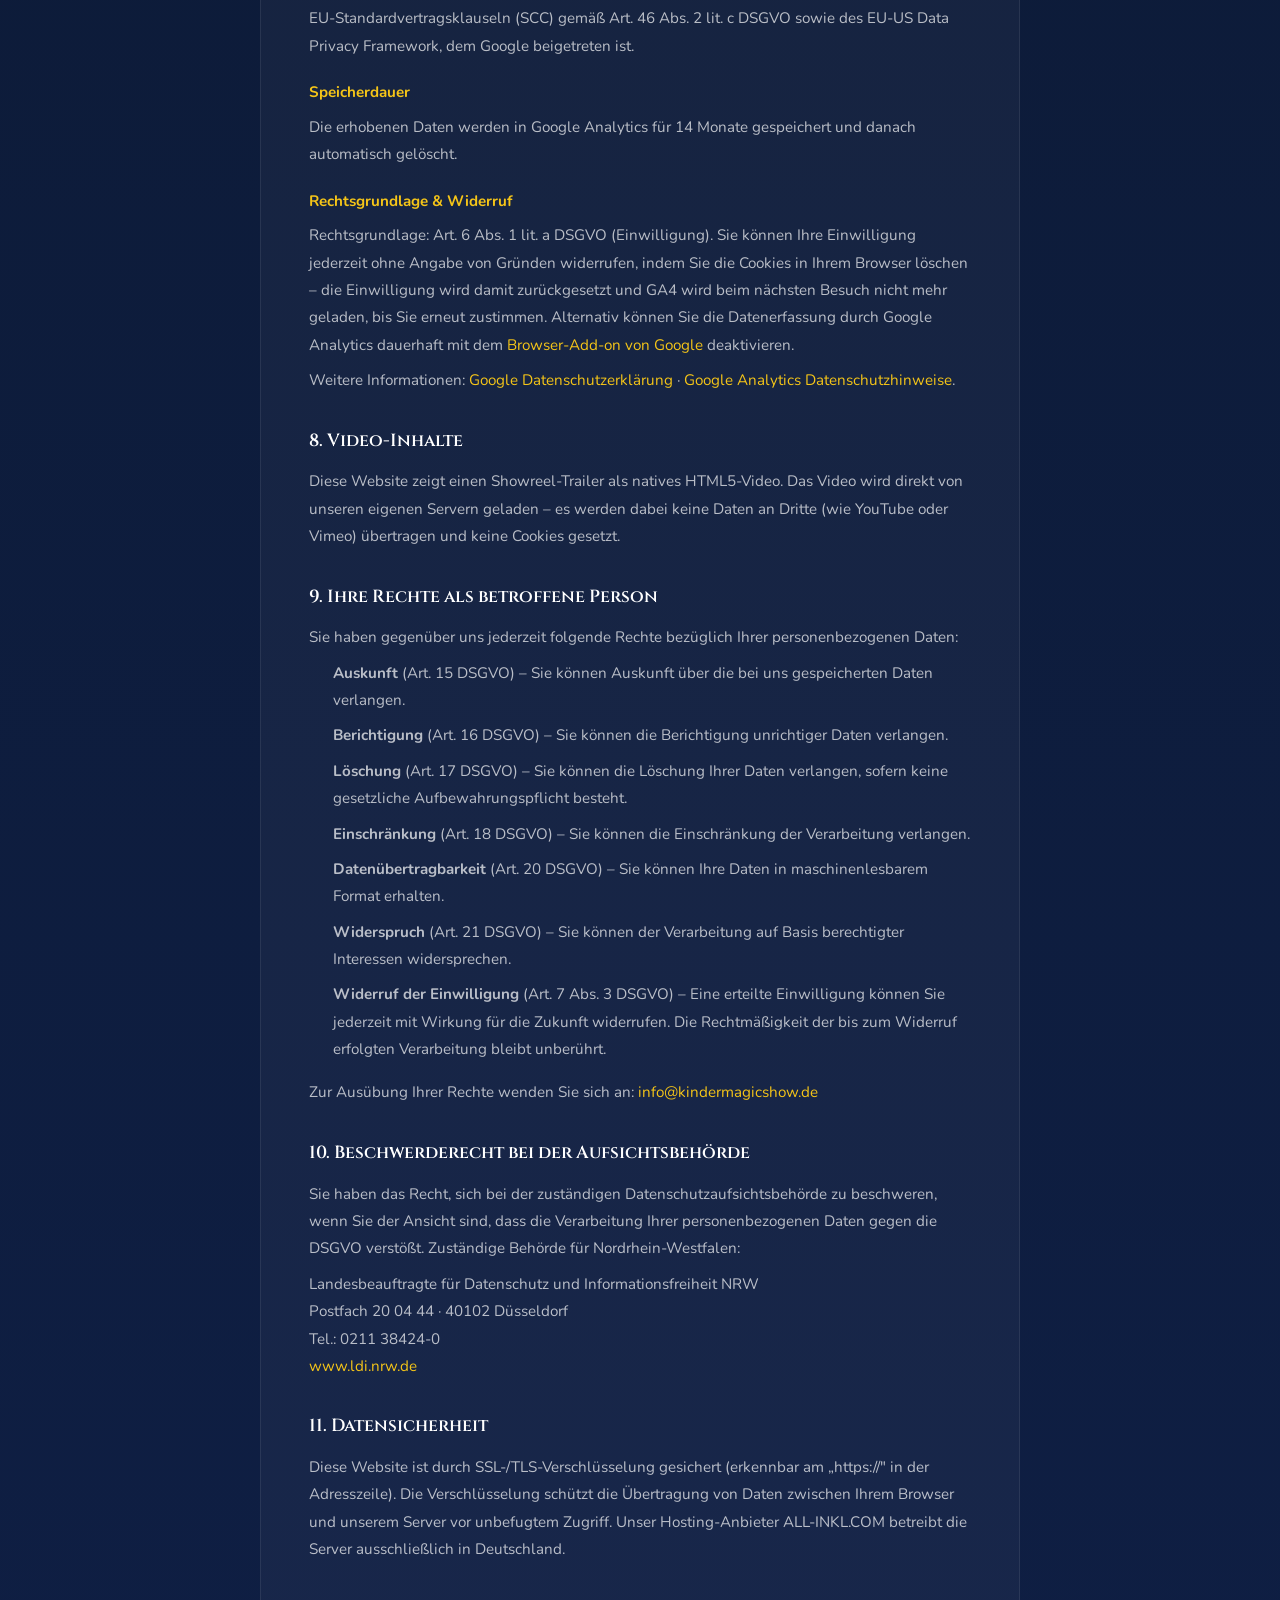
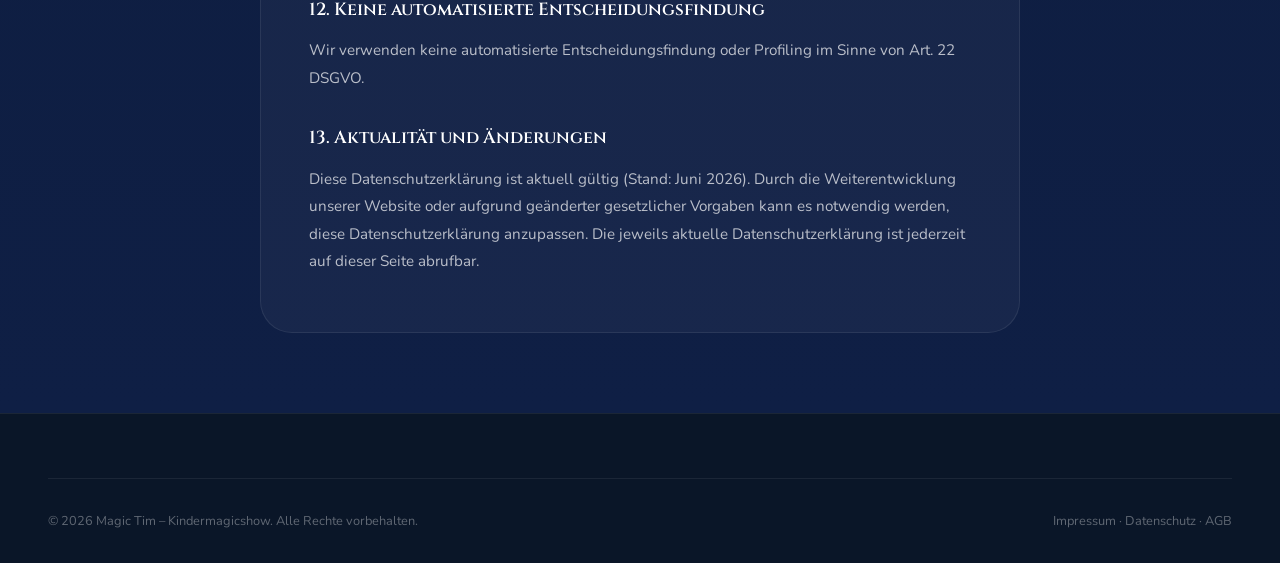
==== commit 804d9aa4: "feat: DSGVO-konformes Cookie-Consent + vollständige Datenschutzerklärung - Google Analytics lädt nur" ====
--- a/datenschutz.html
+++ b/datenschutz.html
@@ -105,7 +105,7 @@
 
       <div class="legal-card">
         <h1>Datenschutzerklärung</h1>
-        <p class="subtitle">Stand: Juni 2026 · Gemäß DSGVO, BDSG und TMG</p>
+        <p class="subtitle">Stand: Juni 2026 · Gemäß DSGVO (EU) 2016/679, BDSG und TMG</p>
 
         <h2>1. Verantwortlicher</h2>
         <p>
@@ -116,62 +116,144 @@
           Telefon: <a href="tel:+491607621067">+49 (0) 160 762 1067</a>
         </p>
 
-        <h2>2. Erhebung und Verarbeitung personenbezogener Daten</h2>
-        <p>Wir erheben personenbezogene Daten nur, wenn Sie uns diese freiwillig mitteilen – z. B. über unser Kontaktformular.</p>
-
-        <h3>Kontaktformular</h3>
+        <h2>2. Allgemeines zur Datenverarbeitung</h2>
+        <p>
+          Wir nehmen den Schutz Ihrer personenbezogenen Daten sehr ernst. Personenbezogene Daten sind alle Informationen, die sich auf eine identifizierte oder identifizierbare natürliche Person beziehen. Diese Datenschutzerklärung erläutert, welche Daten wir erheben, wie wir sie verwenden und welche Rechte Sie haben.
+        </p>
+        <p>
+          Soweit wir für Verarbeitungsvorgänge personenbezogener Daten eine Einwilligung einholen, dient Art. 6 Abs. 1 lit. a DSGVO als Rechtsgrundlage. Bei der Verarbeitung zur Erfüllung eines Vertrags oder vorvertraglicher Maßnahmen gilt Art. 6 Abs. 1 lit. b DSGVO. Besteht eine rechtliche Verpflichtung, gilt Art. 6 Abs. 1 lit. c DSGVO. Bei berechtigten Interessen gilt Art. 6 Abs. 1 lit. f DSGVO.
+        </p>
+
+        <h2>3. Server-Logfiles</h2>
+        <p>
+          Beim Besuch dieser Website erfasst unser Hosting-Anbieter (ALL-INKL.COM, Neue Medien Münnich, Hauptstraße 68, 02742 Friedersdorf) automatisch folgende Daten in Server-Logfiles:
+        </p>
+        <ul>
+          <li>IP-Adresse des anfragenden Rechners (anonymisiert)</li>
+          <li>Datum und Uhrzeit des Abrufs</li>
+          <li>Name und URL der abgerufenen Datei</li>
+          <li>Referrer (zuvor besuchte Seite)</li>
+          <li>Browser, Betriebssystem und verwendetes Gerät</li>
+          <li>HTTP-Statuscode</li>
+        </ul>
+        <p>
+          Diese Daten sind technisch notwendig zur Auslieferung der Website und werden ausschließlich zur Fehleranalyse verwendet. Sie werden nicht mit anderen Datenquellen zusammengeführt und nach spätestens 7 Tagen automatisch gelöscht. Rechtsgrundlage: Art. 6 Abs. 1 lit. f DSGVO (berechtigtes Interesse am sicheren Betrieb der Website).
+        </p>
+
+        <h2>4. Kontaktformular & Buchungsanfragen</h2>
         <p>Wenn Sie unser Kontaktformular nutzen, erheben wir folgende Daten:</p>
         <ul>
-          <li>Name</li>
-          <li>E-Mail-Adresse</li>
-          <li>WhatsApp-Nummer (freiwillig)</li>
-          <li>Art der Veranstaltung, Datum, Gästezahl, Ort</li>
-          <li>Freitext-Nachricht</li>
-        </ul>
-        <p>
-          Diese Daten werden ausschließlich zur Bearbeitung Ihrer Buchungsanfrage verwendet und per verschlüsseltem E-Mail-Versand (SMTP/TLS) übertragen. Rechtsgrundlage ist Art. 6 Abs. 1 lit. b DSGVO (Vertragsanbahnung). Die Daten werden nicht an Dritte weitergegeben und nach Abschluss des Anliegens gelöscht.
-        </p>
-
-        <h2>3. Server-Logfiles</h2>
-        <p>
-          Beim Besuch dieser Website werden automatisch folgende Informationen vom Server erfasst: IP-Adresse (anonymisiert), Datum und Uhrzeit des Abrufs, aufgerufene URL, Referrer, Browser und Betriebssystem. Diese Daten dienen ausschließlich der technischen Fehleranalyse und werden nach 7 Tagen gelöscht. Rechtsgrundlage: Art. 6 Abs. 1 lit. f DSGVO.
-        </p>
-
-        <h2>4. Cookies</h2>
-        <p>
-          Diese Website verwendet ausschließlich technisch notwendige Cookies (Session-Cookie für das Kontaktformular). Es werden keine Tracking- oder Analyse-Cookies gesetzt. YouTube-Videos werden erst nach Ihrer ausdrücklichen Einwilligung über den Cookie-Banner geladen.
-        </p>
-
-        <h2>5. YouTube</h2>
-        <p>
-          Diese Website bindet Videos des Anbieters YouTube (Google Ireland Limited, Gordon House, Barrow Street, Dublin 4, Irland) ein. YouTube-Inhalte werden erst nach Ihrer Einwilligung per Klick auf den Play-Button geladen. Dabei wird eine Verbindung zu YouTube-Servern hergestellt. YouTube kann dann Cookies setzen und Daten erheben. Weitere Informationen finden Sie in der <a href="https://policies.google.com/privacy" target="_blank" rel="noopener noreferrer">Datenschutzerklärung von Google</a>. Rechtsgrundlage: Art. 6 Abs. 1 lit. a DSGVO.
+          <li>Name (Pflichtfeld)</li>
+          <li>E-Mail-Adresse (Pflichtfeld)</li>
+          <li>WhatsApp / Telefonnummer (freiwillig)</li>
+          <li>Art der Veranstaltung (Pflichtfeld)</li>
+          <li>Wunschdatum, Gästezahl, Veranstaltungsort (freiwillig)</li>
+          <li>Freitext-Nachricht (freiwillig)</li>
+        </ul>
+        <p>
+          Diese Daten werden ausschließlich zur Bearbeitung Ihrer Buchungsanfrage und zur Kontaktaufnahme mit Ihnen genutzt. Die Übertragung erfolgt verschlüsselt (SSL/TLS). Daten werden nicht an Dritte weitergegeben und nach abschließender Bearbeitung des Anliegens, spätestens nach 3 Jahren, gelöscht.
+        </p>
+        <p>
+          Rechtsgrundlage: Art. 6 Abs. 1 lit. b DSGVO (Vertragsanbahnung). Ihre Zustimmung zur Datenschutzerklärung ist Voraussetzung für die Nutzung des Formulars (Art. 6 Abs. 1 lit. a DSGVO).
+        </p>
+
+        <h2>5. Cookies</h2>
+        <p>
+          Diese Website verwendet Cookies – kleine Textdateien, die in Ihrem Browser gespeichert werden. Wir unterscheiden:
+        </p>
+        <h3>Technisch notwendige Cookies</h3>
+        <p>
+          Diese Cookies sind für den Betrieb der Website erforderlich und können nicht deaktiviert werden. Sie speichern keine personenbezogenen Daten. Wir setzen ein Cookie (<code>cookieConsent</code>), um Ihre Einwilligung zur Nutzung optionaler Cookies zu speichern, damit Sie bei jedem Besuch nicht erneut gefragt werden.
+        </p>
+        <h3>Analyse-Cookies (nur mit Einwilligung)</h3>
+        <p>
+          Nur wenn Sie auf „Alle akzeptieren" klicken, werden Analyse-Cookies von Google Analytics gesetzt (siehe Abschnitt 7). Sie können Ihre Einwilligung jederzeit widerrufen, indem Sie Ihre Browser-Cookies löschen oder uns kontaktieren.
         </p>
 
         <h2>6. Google Fonts</h2>
         <p>
-          Diese Website lädt Schriftarten über die Google Fonts API (Google Ireland Limited). Dabei wird Ihre IP-Adresse an Google übermittelt. Rechtsgrundlage: Art. 6 Abs. 1 lit. f DSGVO (berechtigtes Interesse an einheitlicher Darstellung). Weitere Informationen: <a href="https://policies.google.com/privacy" target="_blank" rel="noopener noreferrer">Google Datenschutzerklärung</a>.
-        </p>
-
-        <h2>7. Ihre Rechte</h2>
-        <p>Sie haben gegenüber uns folgende Rechte hinsichtlich Ihrer personenbezogenen Daten:</p>
-        <ul>
-          <li><strong>Auskunftsrecht</strong> (Art. 15 DSGVO)</li>
-          <li><strong>Recht auf Berichtigung</strong> (Art. 16 DSGVO)</li>
-          <li><strong>Recht auf Löschung</strong> (Art. 17 DSGVO)</li>
-          <li><strong>Recht auf Einschränkung der Verarbeitung</strong> (Art. 18 DSGVO)</li>
-          <li><strong>Recht auf Datenübertragbarkeit</strong> (Art. 20 DSGVO)</li>
-          <li><strong>Widerspruchsrecht</strong> (Art. 21 DSGVO)</li>
-        </ul>
-        <p>
-          Zur Ausübung Ihrer Rechte wenden Sie sich bitte an: <a href="mailto:info@kindermagicshow.de">info@kindermagicshow.de</a>
-        </p>
-        <p>
-          Sie haben außerdem das Recht, sich bei der zuständigen Datenschutzaufsichtsbehörde zu beschweren. In NRW ist dies die Landesbeauftragte für Datenschutz und Informationsfreiheit: <a href="https://www.ldi.nrw.de" target="_blank" rel="noopener noreferrer">www.ldi.nrw.de</a>
-        </p>
-
-        <h2>8. Datensicherheit</h2>
-        <p>
-          Diese Website nutzt aus Sicherheitsgründen und zum Schutz der Übertragung vertraulicher Inhalte eine SSL-/TLS-Verschlüsselung. Eine verschlüsselte Verbindung erkennen Sie an „https://" in der Browserzeile.
+          Diese Website lädt Schriftarten (Cinzel, Nunito) über die Google Fonts API von Google Ireland Limited, Gordon House, Barrow Street, Dublin 4, Irland. Dabei wird Ihre IP-Adresse an Google-Server übertragen. Google Ireland Limited ist für die Datenverarbeitung in Europa verantwortlich; Daten können jedoch auch an Server in den USA (Google LLC) weitergeleitet werden. Google hat sich den EU-US Data Privacy Framework unterworfen.
+        </p>
+        <p>
+          Rechtsgrundlage: Art. 6 Abs. 1 lit. f DSGVO (berechtigtes Interesse an einheitlicher und professioneller Darstellung der Website). Weitere Informationen: <a href="https://policies.google.com/privacy" target="_blank" rel="noopener noreferrer">Google Datenschutzerklärung</a>.
+        </p>
+
+        <h2>7. Google Analytics 4</h2>
+        <p>
+          Diese Website verwendet Google Analytics 4 (GA4), einen Webanalysedienst von Google Ireland Limited, Gordon House, Barrow Street, Dublin 4, Irland. Google Analytics wird nur eingesetzt, wenn Sie zuvor über den Cookie-Banner Ihre ausdrückliche Einwilligung erteilt haben.
+        </p>
+        <h3>Was wird erfasst?</h3>
+        <ul>
+          <li>Aufgerufene Seiten und Verweildauer</li>
+          <li>Ungefährer Standort (Land/Region, nicht präzise)</li>
+          <li>Browser, Betriebssystem, Gerätetyp</li>
+          <li>Herkunft des Besuchs (z. B. Suchmaschine, direkte Eingabe)</li>
+          <li>Klicks und Interaktionen auf der Seite</li>
+        </ul>
+        <h3>IP-Anonymisierung</h3>
+        <p>
+          In GA4 wird die IP-Adresse standardmäßig vor der Verarbeitung anonymisiert. Eine vollständige IP-Adresse wird nicht an Google übermittelt.
+        </p>
+        <h3>Drittlandübermittlung (USA)</h3>
+        <p>
+          Google LLC hat seinen Sitz in den USA. Die Datenübertragung in die USA erfolgt auf Basis der EU-Standardvertragsklauseln (SCC) gemäß Art. 46 Abs. 2 lit. c DSGVO sowie des EU-US Data Privacy Framework, dem Google beigetreten ist.
+        </p>
+        <h3>Speicherdauer</h3>
+        <p>
+          Die erhobenen Daten werden in Google Analytics für 14 Monate gespeichert und danach automatisch gelöscht.
+        </p>
+        <h3>Rechtsgrundlage & Widerruf</h3>
+        <p>
+          Rechtsgrundlage: Art. 6 Abs. 1 lit. a DSGVO (Einwilligung). Sie können Ihre Einwilligung jederzeit ohne Angabe von Gründen widerrufen, indem Sie die Cookies in Ihrem Browser löschen – die Einwilligung wird damit zurückgesetzt und GA4 wird beim nächsten Besuch nicht mehr geladen, bis Sie erneut zustimmen. Alternativ können Sie die Datenerfassung durch Google Analytics dauerhaft mit dem <a href="https://tools.google.com/dlpage/gaoptout" target="_blank" rel="noopener noreferrer">Browser-Add-on von Google</a> deaktivieren.
+        </p>
+        <p>
+          Weitere Informationen: <a href="https://policies.google.com/privacy" target="_blank" rel="noopener noreferrer">Google Datenschutzerklärung</a> · <a href="https://support.google.com/analytics/answer/6004245" target="_blank" rel="noopener noreferrer">Google Analytics Datenschutzhinweise</a>.
+        </p>
+
+        <h2>8. Video-Inhalte</h2>
+        <p>
+          Diese Website zeigt einen Showreel-Trailer als natives HTML5-Video. Das Video wird direkt von unseren eigenen Servern geladen – es werden dabei keine Daten an Dritte (wie YouTube oder Vimeo) übertragen und keine Cookies gesetzt.
+        </p>
+
+        <h2>9. Ihre Rechte als betroffene Person</h2>
+        <p>Sie haben gegenüber uns jederzeit folgende Rechte bezüglich Ihrer personenbezogenen Daten:</p>
+        <ul>
+          <li><strong>Auskunft</strong> (Art. 15 DSGVO) – Sie können Auskunft über die bei uns gespeicherten Daten verlangen.</li>
+          <li><strong>Berichtigung</strong> (Art. 16 DSGVO) – Sie können die Berichtigung unrichtiger Daten verlangen.</li>
+          <li><strong>Löschung</strong> (Art. 17 DSGVO) – Sie können die Löschung Ihrer Daten verlangen, sofern keine gesetzliche Aufbewahrungspflicht besteht.</li>
+          <li><strong>Einschränkung</strong> (Art. 18 DSGVO) – Sie können die Einschränkung der Verarbeitung verlangen.</li>
+          <li><strong>Datenübertragbarkeit</strong> (Art. 20 DSGVO) – Sie können Ihre Daten in maschinenlesbarem Format erhalten.</li>
+          <li><strong>Widerspruch</strong> (Art. 21 DSGVO) – Sie können der Verarbeitung auf Basis berechtigter Interessen widersprechen.</li>
+          <li><strong>Widerruf der Einwilligung</strong> (Art. 7 Abs. 3 DSGVO) – Eine erteilte Einwilligung können Sie jederzeit mit Wirkung für die Zukunft widerrufen. Die Rechtmäßigkeit der bis zum Widerruf erfolgten Verarbeitung bleibt unberührt.</li>
+        </ul>
+        <p>
+          Zur Ausübung Ihrer Rechte wenden Sie sich an: <a href="mailto:info@kindermagicshow.de">info@kindermagicshow.de</a>
+        </p>
+
+        <h2>10. Beschwerderecht bei der Aufsichtsbehörde</h2>
+        <p>
+          Sie haben das Recht, sich bei der zuständigen Datenschutzaufsichtsbehörde zu beschweren, wenn Sie der Ansicht sind, dass die Verarbeitung Ihrer personenbezogenen Daten gegen die DSGVO verstößt. Zuständige Behörde für Nordrhein-Westfalen:
+        </p>
+        <p>
+          Landesbeauftragte für Datenschutz und Informationsfreiheit NRW<br>
+          Postfach 20 04 44 · 40102 Düsseldorf<br>
+          Tel.: 0211 38424-0<br>
+          <a href="https://www.ldi.nrw.de" target="_blank" rel="noopener noreferrer">www.ldi.nrw.de</a>
+        </p>
+
+        <h2>11. Datensicherheit</h2>
+        <p>
+          Diese Website ist durch SSL-/TLS-Verschlüsselung gesichert (erkennbar am „https://" in der Adresszeile). Die Verschlüsselung schützt die Übertragung von Daten zwischen Ihrem Browser und unserem Server vor unbefugtem Zugriff. Unser Hosting-Anbieter ALL-INKL.COM betreibt die Server ausschließlich in Deutschland.
+        </p>
+
+        <h2>12. Keine automatisierte Entscheidungsfindung</h2>
+        <p>
+          Wir verwenden keine automatisierte Entscheidungsfindung oder Profiling im Sinne von Art. 22 DSGVO.
+        </p>
+
+        <h2>13. Aktualität und Änderungen</h2>
+        <p>
+          Diese Datenschutzerklärung ist aktuell gültig (Stand: Juni 2026). Durch die Weiterentwicklung unserer Website oder aufgrund geänderter gesetzlicher Vorgaben kann es notwendig werden, diese Datenschutzerklärung anzupassen. Die jeweils aktuelle Datenschutzerklärung ist jederzeit auf dieser Seite abrufbar.
         </p>
       </div>
     </div>
@@ -186,7 +268,19 @@
     </div>
   </footer>
 
+  <div class="cookie-banner" id="cookieBanner" role="alertdialog" aria-labelledby="cookieTitle" aria-describedby="cookieDesc">
+    <div class="cookie-content">
+      <p id="cookieTitle"><strong>🍪 Cookies & Datenschutz</strong></p>
+      <p id="cookieDesc">Diese Website verwendet technisch notwendige Cookies. Mit „Alle akzeptieren" stimmst du zusätzlich dem Einsatz von Google Analytics zur anonymen Besucherstatistik zu. Daten werden dabei an Google (USA) übertragen.</p>
+      <div class="cookie-buttons">
+        <button class="btn btn-primary" id="cookieAccept">Alle akzeptieren</button>
+        <button class="btn btn-secondary btn-sm" id="cookieDecline">Nur notwendige</button>
+        <a href="datenschutz.html" class="cookie-link">Mehr erfahren</a>
+      </div>
+    </div>
+  </div>
+
   <script>document.getElementById('currentYear').textContent = new Date().getFullYear();</script>
-  <script src="js/main.js" defer></script>
+  <script src="js/main.js?v=8" defer></script>
 </body>
 </html>
--- a/css/styles.css
+++ b/css/styles.css
@@ -818,6 +818,7 @@
   width: 180px;
   padding: 0 2rem;
   border-right: 1px solid rgba(0,0,0,0.08);
+  background: #ffffff;
 }
 
 .ref-logo:last-child {
@@ -1176,76 +1177,47 @@
   max-width: 800px;
   margin-inline: auto;
   border-radius: var(--radius-xl);
-  overflow: hidden;
   box-shadow: var(--shadow-lg), 0 0 80px rgba(245,197,24,0.1);
   border: 1px solid rgba(245,197,24,0.15);
-  aspect-ratio: 16 / 9;
   position: relative;
-  background: var(--blue-dark);
-}
-
-.video-placeholder {
+  background: #000;
+  line-height: 0;
+}
+
+.trailer-video {
   width: 100%;
-  height: 100%;
-  position: relative;
+  height: auto;
+  display: block;
+  border-radius: var(--radius-xl);
   cursor: pointer;
-}
-
-.video-thumb {
-  width: 100%;
-  height: 100%;
-  object-fit: cover;
-}
-
-.video-play-btn {
-  position: absolute;
-  top: 50%;
-  left: 50%;
-  transform: translate(-50%, -50%);
-  width: 80px;
-  height: 80px;
-  background: rgba(200,25,42,0.9);
-  border-radius: 50%;
-  display: flex;
-  align-items: center;
-  justify-content: center;
-  box-shadow: 0 0 0 12px rgba(200,25,42,0.2), var(--shadow-lg);
-  transition: transform var(--transition-base), background var(--transition-base);
-}
-
-.video-placeholder:hover .video-play-btn {
-  transform: translate(-50%, -50%) scale(1.1);
-  background: var(--red);
-}
-
-.play-icon {
-  color: var(--white);
-  font-size: 1.8rem;
-  margin-left: 5px;
-}
-
-.video-overlay-text {
-  position: absolute;
-  bottom: 1.5rem;
-  left: 50%;
-  transform: translateX(-50%);
-  color: rgba(255,255,255,0.85);
-  font-weight: 700;
-  font-size: 0.9rem;
-  letter-spacing: 0.05em;
-  white-space: nowrap;
-  background: rgba(10,22,40,0.6);
-  backdrop-filter: blur(8px);
-  padding: 0.4rem 1.2rem;
-  border-radius: var(--radius-full);
-}
-
-.youtube-frame {
-  width: 100%;
-  height: 100%;
+  background: #000;
+}
+
+.video-play-overlay {
   position: absolute;
   inset: 0;
-  border: none;
+  display: flex;
+  align-items: center;
+  justify-content: center;
+  pointer-events: none;
+  transition: opacity 0.3s ease;
+  border-radius: var(--radius-xl);
+}
+
+.video-play-overlay svg {
+  width: 72px;
+  height: 72px;
+  opacity: 0.38;
+  filter: drop-shadow(0 2px 8px rgba(0,0,0,0.4));
+  transition: opacity 0.3s ease;
+}
+
+#videoWrapper:hover .video-play-overlay svg {
+  opacity: 0.6;
+}
+
+.video-play-overlay.hidden {
+  opacity: 0;
 }
 
 .video-cta {
@@ -2335,11 +2307,6 @@
     max-height: 220px;
   }
 
-  .video-play-btn {
-    width: 60px;
-    height: 60px;
-  }
-
   .play-icon { font-size: 1.3rem; }
 
   .cookie-buttons {
